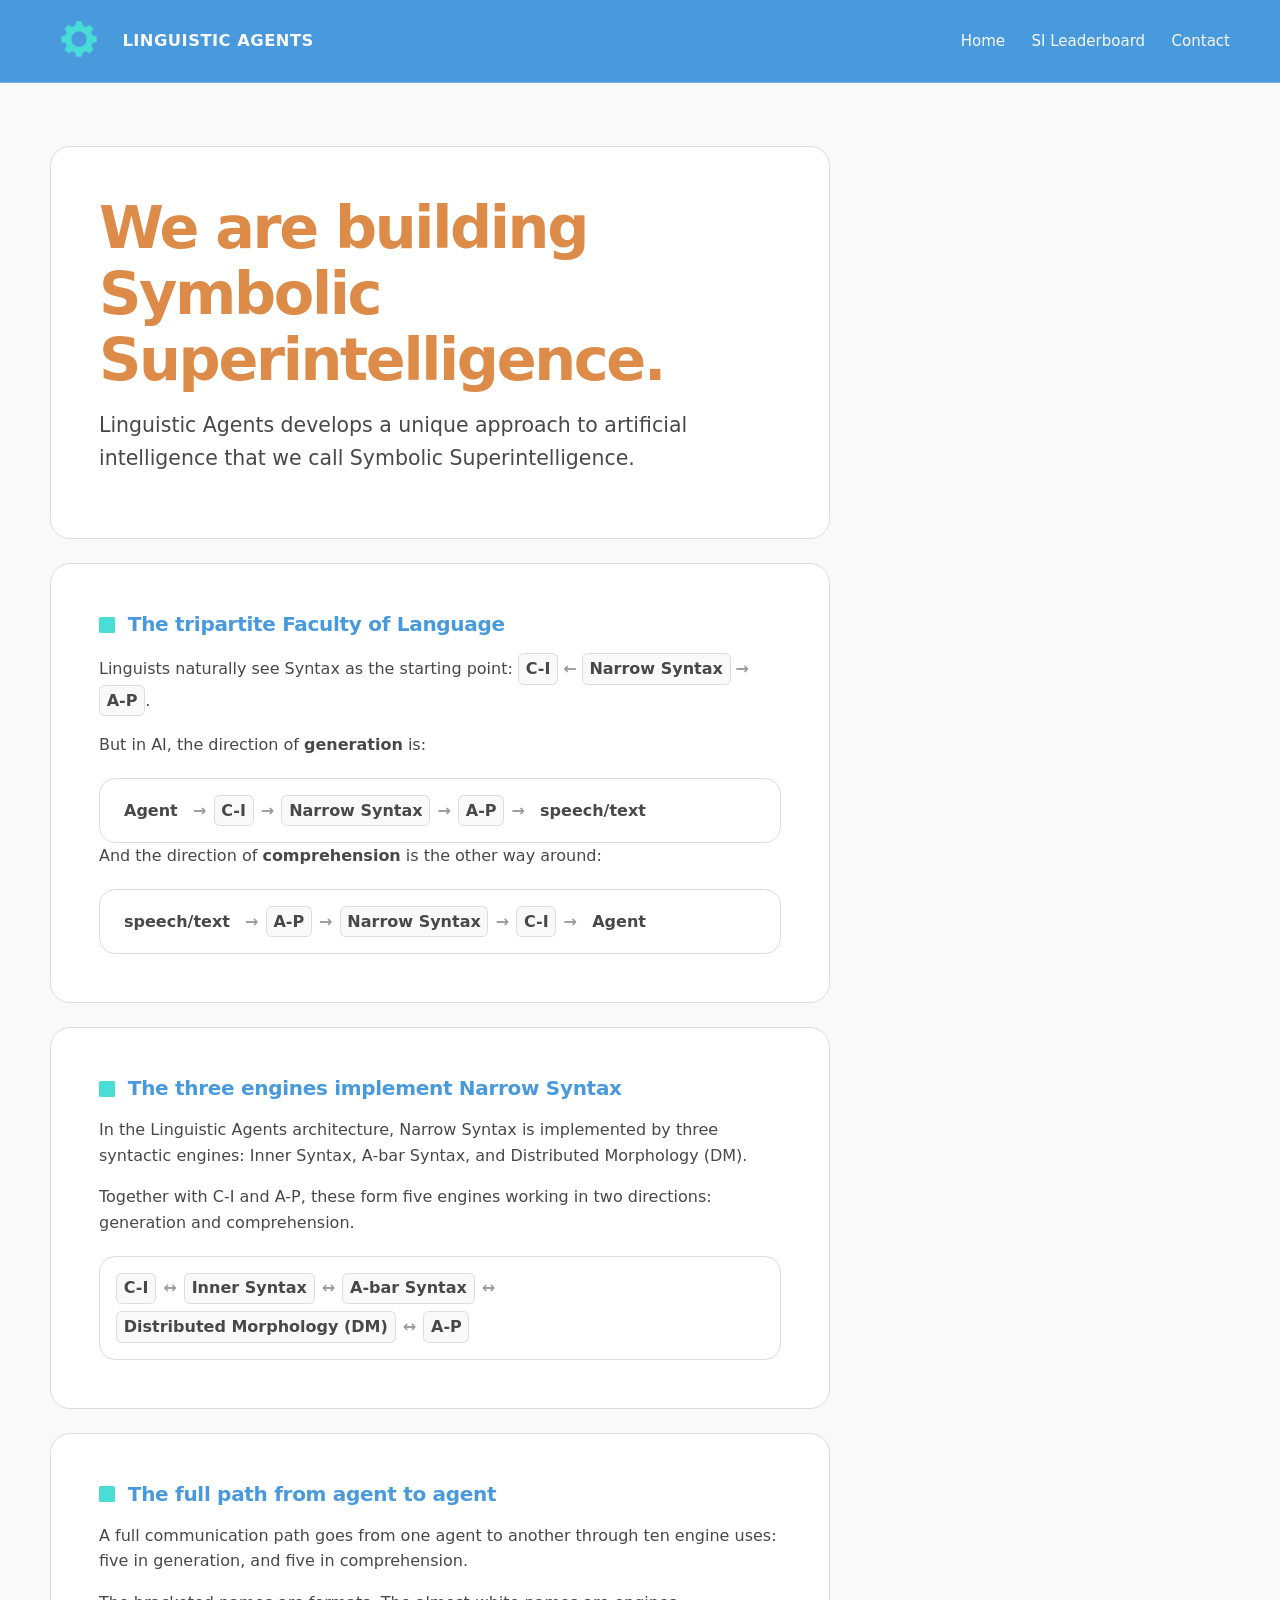
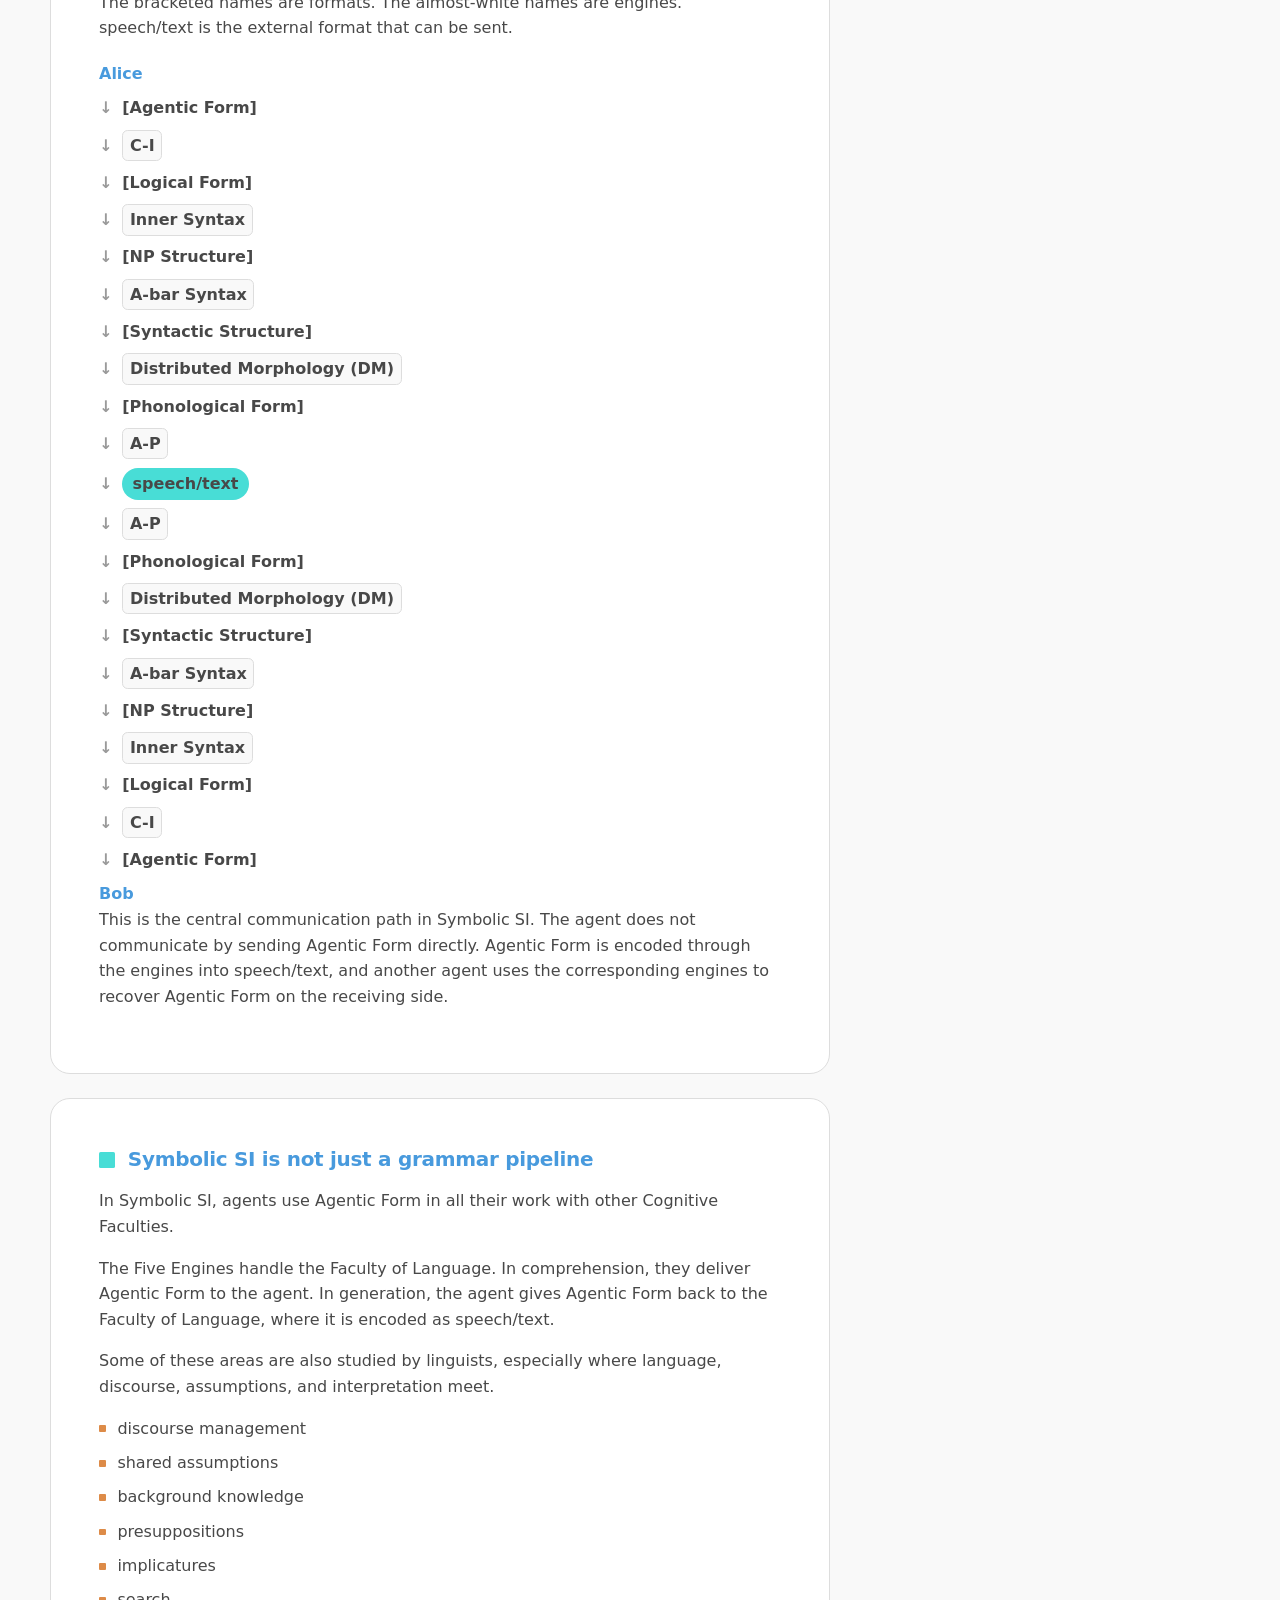
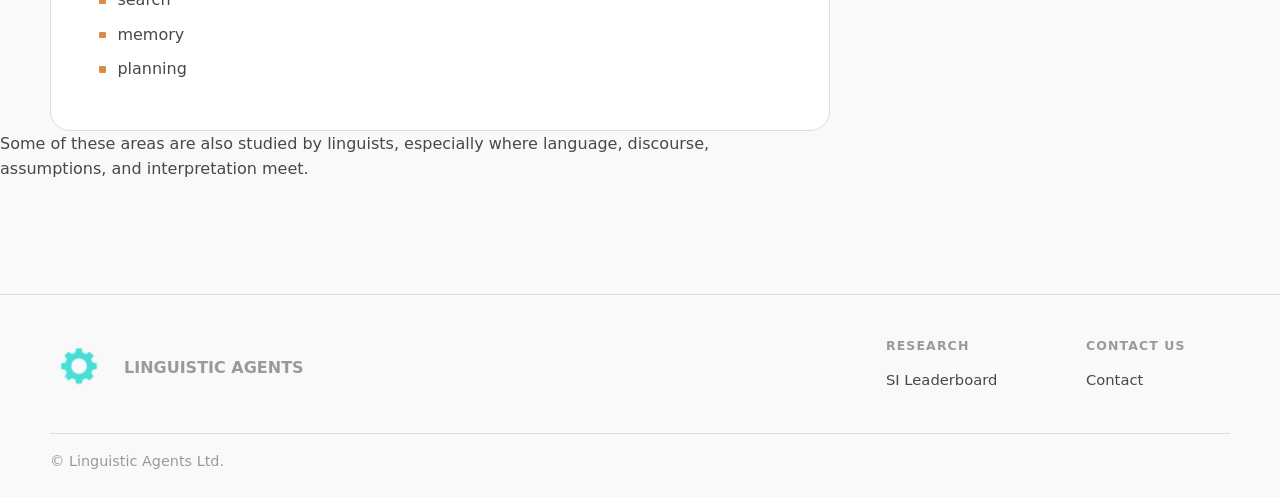
==== index.html @ 5c34bbd5 "Update homepage for Symbolic SI architecture" ====
﻿<!doctype html>
<html lang="en">
<head>
  <meta charset="utf-8">
  <meta name="viewport" content="width=device-width, initial-scale=1">
  <title>Linguistic Agents</title>
  <meta
    name="description"
    content="Linguistic Agents advances a unique approach to AI called Symbolic Superintelligence."
  >
  <link rel="stylesheet" href="styles.css">
  <link rel="stylesheet" href="home.css">
</head>

<body>
  <header class="site-header">
    <div class="wrap header-inner">
      <a class="brand" href="index.html">
        <img
          class="brand-logo"
          src="images/LA_logo_soft_cyan_512.PNG"
          alt="Linguistic Agents logo"
        >

        <div class="brand-name">LINGUISTIC AGENTS</div>
      </a>

      <nav class="top-nav" aria-label="Main navigation">
        <a href="index.html">Home</a>
        <a href="/leaderboard/">SI Leaderboard</a>
        <a href="contact.html">Contact</a>
      </nav>
    </div>
  </header>

  <main>
    <section id="Section1" class="intro-section">
      <div class="wrap main-surface">
      <h1 class="intro-title">
        We are building Symbolic Superintelligence.
      </h1>
      
        <p class="lead">
          Linguistic Agents develops a unique approach to artificial intelligence
          that we call Symbolic Superintelligence.
        </p>
      </div>
    </section>

    <section id="Section2" class="content-section">
      <div class="wrap main-surface">
        <h3 class="section-heading">
          The tripartite Faculty of Language
        </h3>

        <p>
          Linguists naturally see Syntax as the starting point:
          <span class="ling-term">C-I</span>
          <span class="architecture-arrow">←</span>
          <span class="ling-term">Narrow Syntax</span>
          <span class="architecture-arrow">→</span>
          <span class="ling-term">A-P</span>.
        </p>

        <p>
          But in AI, the direction of <strong>generation</strong> is:
        </p>

        <div class="architecture-line" aria-label="Generation direction">
          <span class="architecture-format">Agent</span>
          <span class="architecture-arrow">→</span>
          <span class="ling-term">C-I</span>
          <span class="architecture-arrow">→</span>
          <span class="ling-term">Narrow Syntax</span>
          <span class="architecture-arrow">→</span>
          <span class="ling-term">A-P</span>
          <span class="architecture-arrow">→</span>
          <span class="architecture-format">speech/text</span>
        </div>

        <p>
          And the direction of <strong>comprehension</strong> is the other way around:
        </p>

        <div class="architecture-line" aria-label="Comprehension direction">
          <span class="architecture-format">speech/text</span>
          <span class="architecture-arrow">→</span>
          <span class="ling-term">A-P</span>
          <span class="architecture-arrow">→</span>
          <span class="ling-term">Narrow Syntax</span>
          <span class="architecture-arrow">→</span>
          <span class="ling-term">C-I</span>
          <span class="architecture-arrow">→</span>
          <span class="architecture-format">Agent</span>
        </div>
      </div>
    </section>


    <section id="Section3" class="content-section">
      <div class="wrap main-surface">
        <h3 class="section-heading">
          The three engines implement Narrow Syntax
        </h3>

        <p>
          In the Linguistic Agents architecture, Narrow Syntax is implemented by three
          syntactic engines: Inner Syntax, A-bar Syntax, and Distributed Morphology
          (DM).
        </p>

        <p>
          Together with C-I and A-P, these form five engines working in two directions:
          generation and comprehension.
        </p>

        <div class="architecture-line" aria-label="Five engines">
          <span class="ling-term">C-I</span>
          <span class="architecture-arrow">↔</span>
          <span class="ling-term">Inner Syntax</span>
          <span class="architecture-arrow">↔</span>
          <span class="ling-term">A-bar Syntax</span>
          <span class="architecture-arrow">↔</span>
          <span class="ling-term">Distributed Morphology (DM)</span>
          <span class="architecture-arrow">↔</span>
          <span class="ling-term">A-P</span>
        </div>
      </div>
    </section>


    <section id="Section4"  class="content-section">
      <div class="wrap main-surface">
        <h3 class="section-heading">
          The full path from agent to agent
        </h3>

        <p>
          A full communication path goes from one agent to another through ten engine
          uses: five in generation, and five in comprehension.
        </p>

        <p>
          The bracketed names are formats. The almost-white names are engines.
          speech/text is the external format that can be sent.
        </p>

        <div class="pipeline-stack" aria-label="Full agent to agent pipeline">
          <div class="pipeline-person">Alice</div>

          <div class="pipeline-format">[Agentic Form]</div>

          <div class="pipeline-engine">
            <span class="ling-term">C-I</span>
          </div>

          <div class="pipeline-format">[Logical Form]</div>

          <div class="pipeline-engine">
            <span class="ling-term">Inner Syntax</span>
          </div>

          <div class="pipeline-format">[NP Structure]</div>

          <div class="pipeline-engine">
            <span class="ling-term">A-bar Syntax</span>
          </div>

          <div class="pipeline-format">[Syntactic Structure]</div>

          <div class="pipeline-engine">
            <span class="ling-term">Distributed Morphology (DM)</span>
          </div>

          <div class="pipeline-format">[Phonological Form]</div>

          <div class="pipeline-engine">
            <span class="ling-term">A-P</span>
          </div>

          <div class="pipeline-speech">
            <span>speech/text</span>
          </div>

          <div class="pipeline-engine">
            <span class="ling-term">A-P</span>
          </div>

          <div class="pipeline-format">[Phonological Form]</div>

          <div class="pipeline-engine">
            <span class="ling-term">Distributed Morphology (DM)</span>
          </div>

          <div class="pipeline-format">[Syntactic Structure]</div>

          <div class="pipeline-engine">
            <span class="ling-term">A-bar Syntax</span>
          </div>

          <div class="pipeline-format">[NP Structure]</div>

          <div class="pipeline-engine">
            <span class="ling-term">Inner Syntax</span>
          </div>

          <div class="pipeline-format">[Logical Form]</div>

          <div class="pipeline-engine">
            <span class="ling-term">C-I</span>
          </div>

          <div class="pipeline-format">[Agentic Form]</div>

          <div class="pipeline-person">Bob</div>
        </div>

        <p>
          This is the central communication path in Symbolic SI. The agent does not
          communicate by sending Agentic Form directly. Agentic Form is encoded
          through the engines into speech/text, and another agent uses the
          corresponding engines to recover Agentic Form on the receiving side.
        </p>
      </div>
    </section>

    <section id="Section5" class="content-section">
      <div class="wrap main-surface">
        <h3 class="section-heading">
          Symbolic SI is not just a grammar pipeline
        </h3>

        <p>
          In Symbolic SI, agents use Agentic Form in all their work with other
          Cognitive Faculties.
        </p>

        <p>
          The Five Engines handle the Faculty of Language. In comprehension, they
          deliver Agentic Form to the agent. In generation, the agent gives Agentic
          Form back to the Faculty of Language, where it is encoded as speech/text.
        </p>

        <p>
          Some of these areas are also studied by linguists, especially where language,
          discourse, assumptions, and interpretation meet.
        </p>

        <ul class="other-half-list">
          <li>discourse management</li>
          <li>shared assumptions</li>
          <li>background knowledge</li>
          <li>presuppositions</li>
          <li>implicatures</li>
          <li>search</li>
          <li>memory</li>
          <li>planning</li>
        </ul>
      </div>

      <p>
        Some of these areas are also studied by linguists, especially where language,
        discourse, assumptions, and interpretation meet.
      </p>
    </section>  
  </main>

  <footer class="site-footer">
    <div class="wrap footer-inner">
      <div class="footer-brand">
        <img
          class="footer-logo"
          src="images/LA_logo_soft_cyan_512.PNG"
          alt="Linguistic Agents logo"
        >
        <span>LINGUISTIC AGENTS</span>
      </div>

      <div class="footer-columns">
        <div class="footer-column">
          <h3>Research</h3>
          <a href="/leaderboard/">SI Leaderboard</a>
        </div>

        <div class="footer-column">
          <h3>Contact us</h3>
          <a href="contact.html">Contact</a>
        </div>
      </div>
    </div>

    <div class="wrap copyright">
      © Linguistic Agents Ltd.
    </div>
  </footer>
</body>
</html>
---- styles.css ----
:root {
  /* Primary gray system */
  --la-almost-white: #f9f9f9;
  --la-gray-light: #dddddd;
  --la-gray-mid: #9a9a9a;
  --la-gray-dark: #484848;
  
/* Official Soft Blue Palette */
--la-blue: #489add;
--la-soft-orange: #dd8b48;
--la-raspberry: #dd489a;
--la-dynamic-green: #9add48;
--la-cyan-lime-green: #48dd8b;
--la-soft-cyan: #48ddd6;
--la-deep-blue: #484fdd;
--la-soft-yellow: #ddd648;
--la-soft-red: #dd484f;
--la-soft-violet: #8c48dd;
--la-violet: #8b48dd;

  /* Additional dark palette color, not default body text */
  --la-ink: #0f1419;

  /* Neutral */
  --la-white: #ffffff;

  /* Layout */
  --la-page-max: 1180px;
}

/* Base */

*,
*::before,
*::after {
  box-sizing: border-box;
}

html {
  min-height: 100%;
}

body {
  margin: 0;
  min-height: 100%;
  padding-top: 82px;
  background: var(--la-almost-white);
  color: var(--la-gray-dark);
  font-family: Inter, ui-sans-serif, system-ui, -apple-system, BlinkMacSystemFont,
    "Segoe UI", Roboto, Arial, sans-serif;
  font-size: 16px;
  line-height: 1.6;
}

a {
  color: var(--la-blue);
  text-decoration: none;
}

a:hover {
  text-decoration: underline;
}

.wrap {
  width: min(100% - 2rem, var(--la-page-max));
  margin-inline: auto;
}

/* Header */

.site-header {
  position: fixed;
  top: 0;
  left: 0;
  width: 100%;
  z-index: 10;
  background: var(--la-blue);
  border-bottom: 1px solid rgba(255, 255, 255, 0.22);
}

.header-inner {
  min-height: 82px;
  display: flex;
  align-items: center;
  justify-content: space-between;
  gap: 2rem;
}

.brand {
  display: flex;
  align-items: center;
  gap: 0.9rem;
  color: var(--la-almost-white);
  font-weight: 700;
  text-decoration: none;
}

.brand:hover {
  color: var(--la-almost-white);
  text-decoration: none;
}

.brand-logo {
  width: 58px;
  height: 58px;
  object-fit: contain;
  flex: 0 0 auto;
}

.brand-name {
  color: var(--la-almost-white);
  font-size: 1.02rem;
  font-weight: 700;
  letter-spacing: 0.03em;
  line-height: 1;
}

.top-nav {
  display: flex;
  align-items: center;
  gap: 1.65rem;
}

.top-nav a {
  color: var(--la-almost-white);
  font-size: 0.94rem;
  font-weight: 500;
  text-decoration: none;
}

.top-nav a:hover {
  color: var(--la-soft-cyan);
  text-decoration: none;
}

/* Main surfaces */

main {
  padding-bottom: 3rem;
}

.intro-section {
  padding-top: clamp(2rem, 5vw, 4rem);
}

.content-section {
  padding-top: 1.5rem;
}

.main-surface,
.card {
  background: var(--la-white);
  border: 1px solid var(--la-gray-light);
  border-radius: 1.25rem;
}

.main-surface {
  padding: clamp(1.6rem, 4vw, 3rem);
}

.card {
  padding: clamp(1.4rem, 3vw, 2rem);
}

.two-column {
  display: grid;
  grid-template-columns: 1fr 1fr;
  gap: 1.25rem;
}

/* Typography */

h1,
h2,
h3 {
  margin: 0 0 1rem;
  line-height: 1.15;
  letter-spacing: -0.035em;
}

h1 {
  max-width: 14ch;
  color: var(--la-blue);
  font-size: clamp(2.4rem, 6vw, 4.6rem);
}

h2 {
  color: var(--la-blue);
  font-size: clamp(1.6rem, 3vw, 2.4rem);
}

h3 {
  color: var(--la-gray-mid);
  font-size: 0.8rem;
  letter-spacing: 0.09em;
  text-transform: uppercase;
}

p {
  max-width: 780px;
  margin: 0 0 1rem;
}

.lead {
  color: var(--la-gray-dark);
  font-size: clamp(1.08rem, 2vw, 1.28rem);
}

.text-link {
  font-weight: 700;
}

/* Section headings */

.section-heading {
  display: flex;
  align-items: center;
  gap: 0.8rem;
  margin: 0 0 1rem;

  color: var(--la-blue);
  font-size: clamp(1.05rem, 2vw, 1.25rem);
  font-weight: 700;
  line-height: 1.25;
  letter-spacing: -0.015em;
  text-transform: none;
}

.section-heading::before {
  content: "";
  width: 1rem;
  height: 1rem;
  flex: 0 0 auto;
  background: var(--la-soft-cyan);
  border-radius: 0.1rem;
}

/* Buttons */

.actions {
  display: flex;
  flex-wrap: wrap;
  gap: 0.75rem;
  margin-top: 1.5rem;
}

.button {
  display: inline-flex;
  align-items: center;
  justify-content: center;
  min-height: 2.75rem;
  padding: 0 1.25rem;
  border: 1px solid var(--la-blue);
  border-radius: 999px;
  font-weight: 700;
}

.button:hover {
  text-decoration: none;
}

.button.primary {
  background: var(--la-blue);
  color: var(--la-white);
}

.button.secondary {
  background: var(--la-white);
  color: var(--la-blue);
}

/* Footer */

.site-footer {
  margin-top: 3rem;
  padding-block: 2.75rem 1.5rem;
  background: var(--la-almost-white);
  border-top: 1px solid var(--la-gray-light);
}

.footer-inner {
  display: grid;
  grid-template-columns: minmax(0, 1fr) auto;
  gap: 4rem;
  align-items: start;
}

.footer-brand {
  display: flex;
  align-items: center;
  gap: 1rem;
  color: var(--la-gray-mid);
  font-weight: 700;
}

.footer-logo {
  width: 58px;
  height: 58px;
  object-fit: contain;
  flex: 0 0 auto;
}

.footer-columns {
  display: grid;
  grid-template-columns: repeat(2, minmax(9rem, 1fr));
  gap: 3.5rem;
}

.footer-column {
  display: grid;
  align-content: start;
  gap: 0.45rem;
}

.footer-column h3 {
  margin: 0 0 0.45rem;
  color: var(--la-gray-mid);
  font-size: 0.78rem;
  font-weight: 700;
  letter-spacing: 0.09em;
  text-transform: uppercase;
}

.footer-column a {
  color: var(--la-gray-dark);
  font-size: 0.92rem;
  font-weight: 500;
  text-decoration: none;
}

.footer-column a:hover {
  color: var(--la-blue);
  text-decoration: underline;
}

.copyright {
  margin-top: 2.25rem;
  padding-top: 1rem;
  border-top: 1px solid var(--la-gray-light);
  color: var(--la-gray-mid);
  font-size: 0.9rem;
}

/* Mobile */

@media (max-width: 760px) {
  body {
    padding-top: 112px;
  }

  .header-inner {
    min-height: 112px;
    align-items: flex-start;
    flex-direction: column;
    justify-content: center;
    gap: 0.75rem;
  }

  .top-nav {
    flex-wrap: wrap;
    gap: 1rem;
  }

  .two-column,
  .footer-columns {
    grid-template-columns: 1fr;
  }

  .footer-inner {
    grid-template-columns: 1fr;
    gap: 2rem;
  }
}

.lead strong {
  color: var(--la-gray-dark);
  font-weight: 800;
}
---- home.css ----
/* card width */

/* Homepage: left content column */

.intro-section .wrap.main-surface,
.content-section .wrap.main-surface {
  width: min(100% - 2rem, 780px);
  margin-left: max(1rem, calc((100% - var(--la-page-max)) / 2));
  margin-right: auto;
}

/* opening statement */

.intro-title {
  max-width: 18ch;
  margin: 0 0 1rem;
  color: var(--la-soft-orange);
  font-size: clamp(2rem, 4.6vw, 3.8rem);
  font-weight: 700;
  line-height: 1.12;
  letter-spacing: -0.04em;
}

/* technical term badges */

.ling-term {
  display: inline-flex;
  align-items: center;
  padding: 0.12rem 0.42rem;
  background: var(--la-almost-white);
  border: 1px solid var(--la-gray-light);
  border-radius: 0.35rem;
  color: var(--la-gray-dark);
  font-weight: 700;
  white-space: nowrap;
}

/* compact architecture line */

.architecture-line {
  display: flex;
  align-items: center;
  flex-wrap: wrap;
  gap: 0.45rem;
  margin-top: 1.25rem;
  padding: 1rem;
  background: var(--la-white);
  border: 1px solid var(--la-gray-light);
  border-radius: 1rem;
}

.architecture-format {
  display: inline-flex;
  align-items: center;
  padding: 0.12rem 0.5rem;
  color: var(--la-gray-dark);
  font-weight: 600;
  white-space: nowrap;
}

.architecture-arrow {
  color: var(--la-gray-mid);
  font-weight: 700;
}

/* expanded Alice-to-Bob pipeline */

.pipeline-stack {
  display: grid;
  gap: 0.55rem;
  max-width: 620px;
  margin-top: 1.25rem;
}

.pipeline-person {
  color: var(--la-blue);
  font-weight: 700;
}

.pipeline-format {
  display: flex;
  align-items: center;
  gap: 0.45rem;
  color: var(--la-gray-dark);
  font-weight: 600;
}

.pipeline-engine {
  display: flex;
  align-items: center;
  gap: 0.45rem;
}

.pipeline-format::before,
.pipeline-engine::before,
.pipeline-speech::before {
  content: "↓";
  color: var(--la-gray-mid);
  font-weight: 700;
  width: 1rem;
  flex: 0 0 auto;
}

.pipeline-speech {
  display: flex;
  align-items: center;
  gap: 0.45rem;
}

.pipeline-speech span {
  display: inline-flex;
  align-items: center;
  justify-content: center;
  padding: 0.18rem 0.65rem;
  border-radius: 999px;
  background: var(--la-soft-cyan);
  color: var(--la-gray-dark);
  font-weight: 700;
  white-space: nowrap;
}

/* Agentic Form Feature Lists */

.other-half-list {
  list-style: none;
  padding: 0;
  margin: 1rem 0 0;
  display: grid;
  gap: 0.55rem;
}

.other-half-list li {
  position: relative;
  padding-left: 1.15rem;
  max-width: 780px;
}

.other-half-list li::before {
  content: "";
  position: absolute;
  left: 0;
  top: 0.62em;
  width: 0.42rem;
  height: 0.42rem;
  background: var(--la-soft-orange);
  border-radius: 0.06rem;
}

/* small note blocks */

.home-note {
  max-width: 780px;
  margin-top: 1rem;
  color: var(--la-gray-mid);
  font-size: 0.95rem;
}

/* Mobile */

@media (max-width: 760px) {
  .ling-tooltip {
    left: 0;
    transform: none;
    max-width: min(260px, 80vw);
  }

  .pipeline-format,
  .pipeline-engine,
  .pipeline-speech {
    flex-wrap: wrap;
  }

  .architecture-line {
    align-items: flex-start;
  }
}
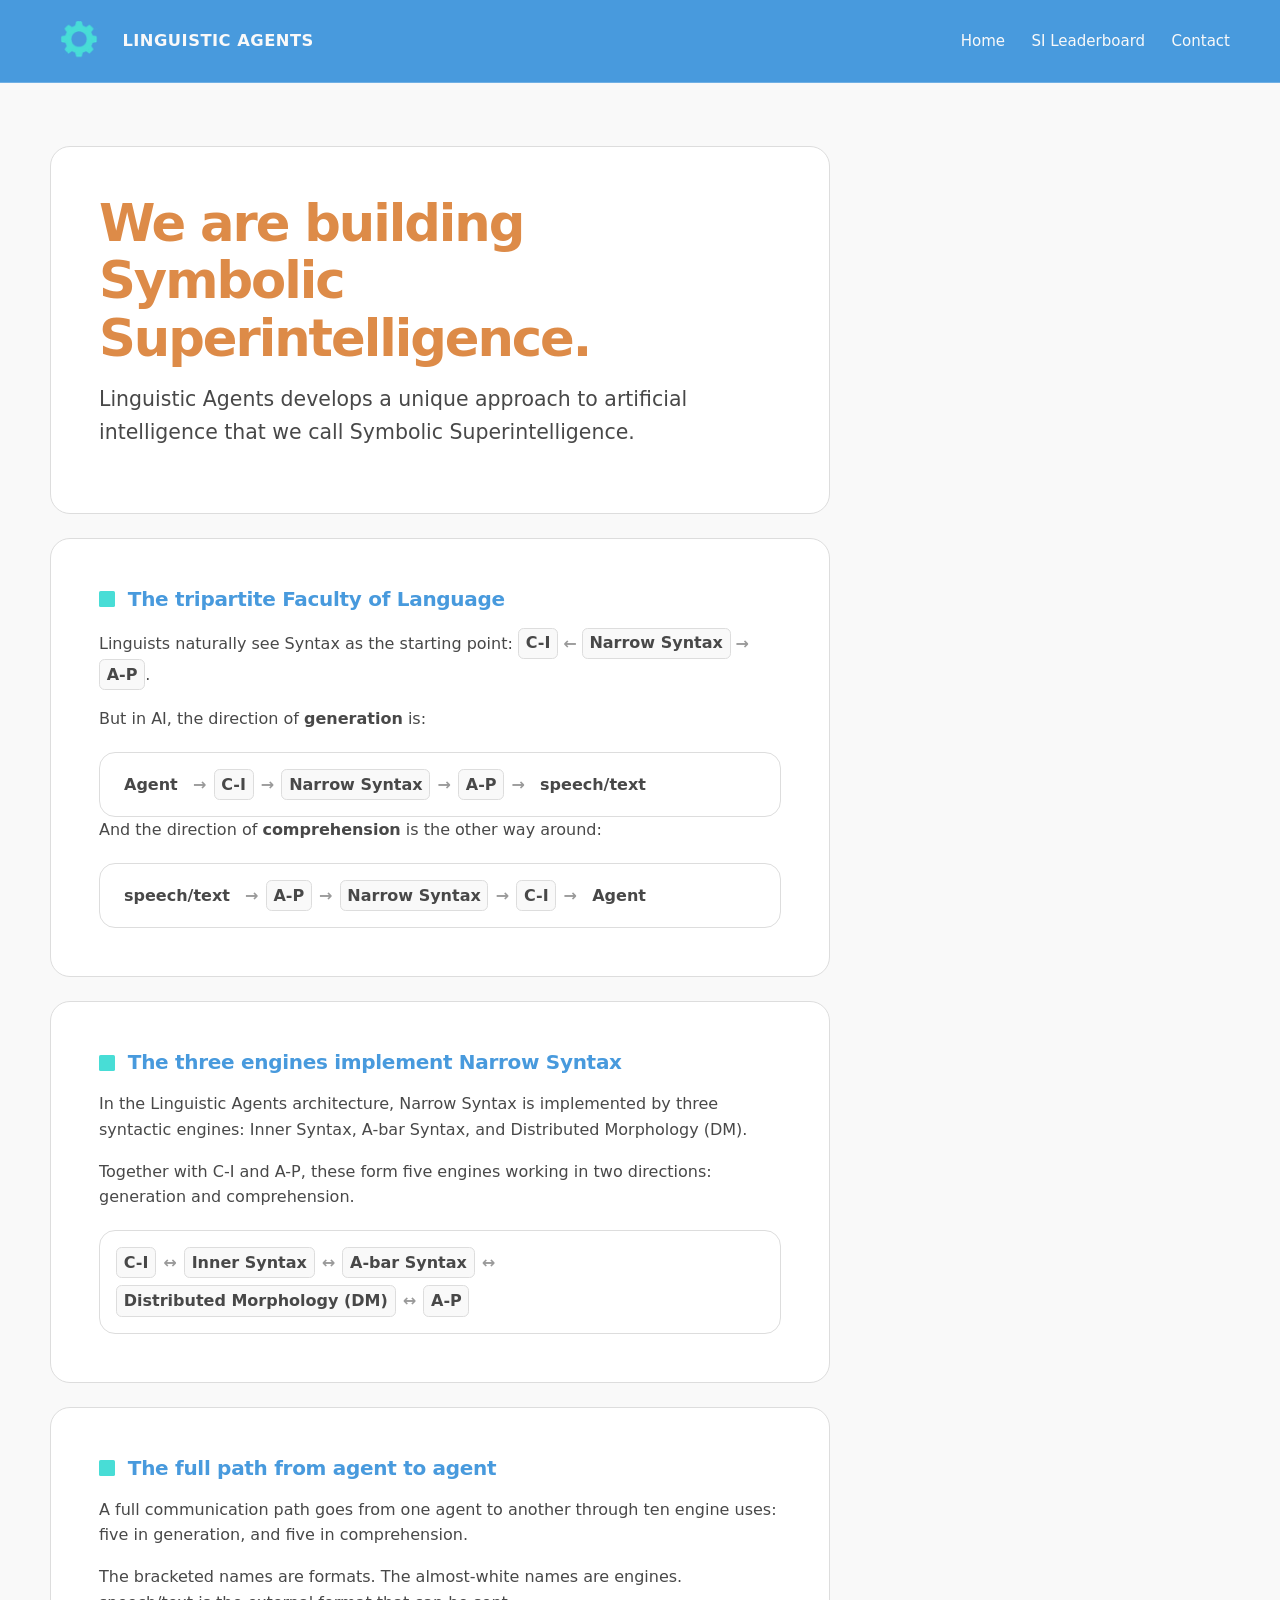
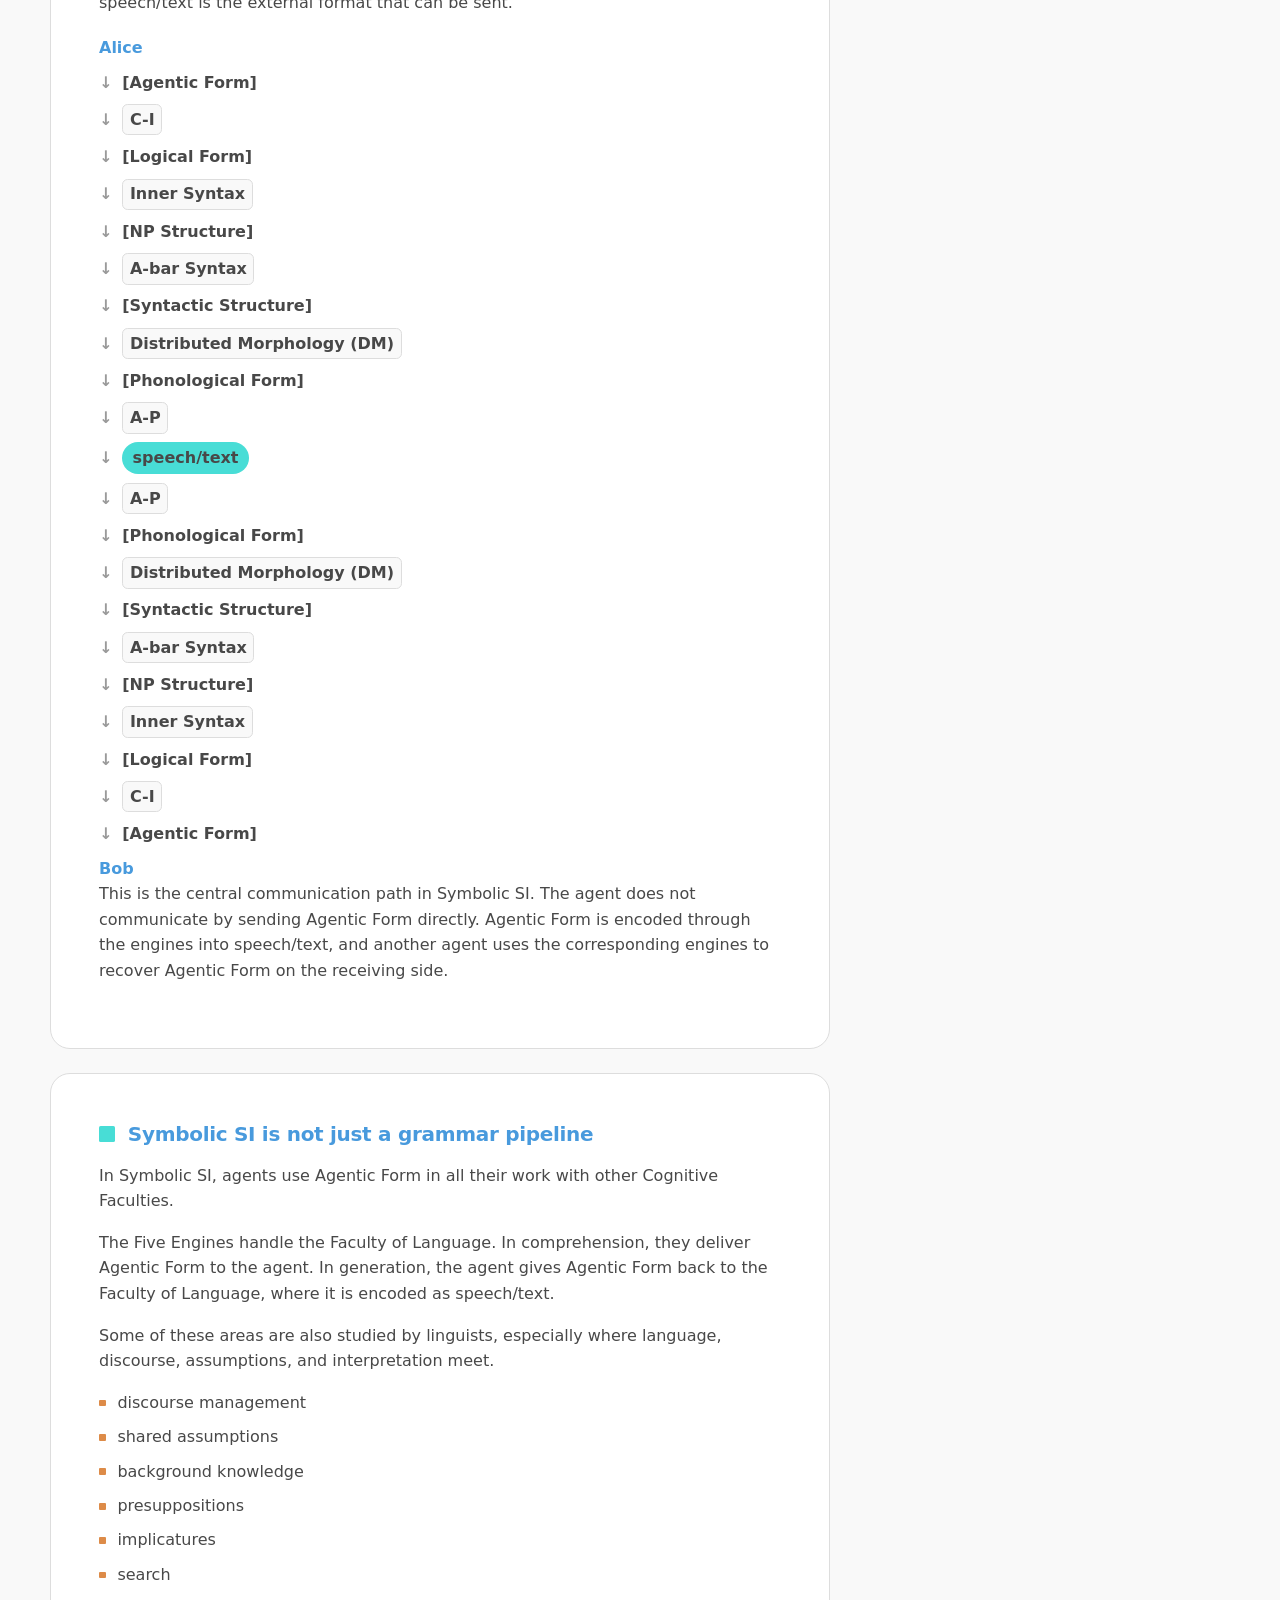
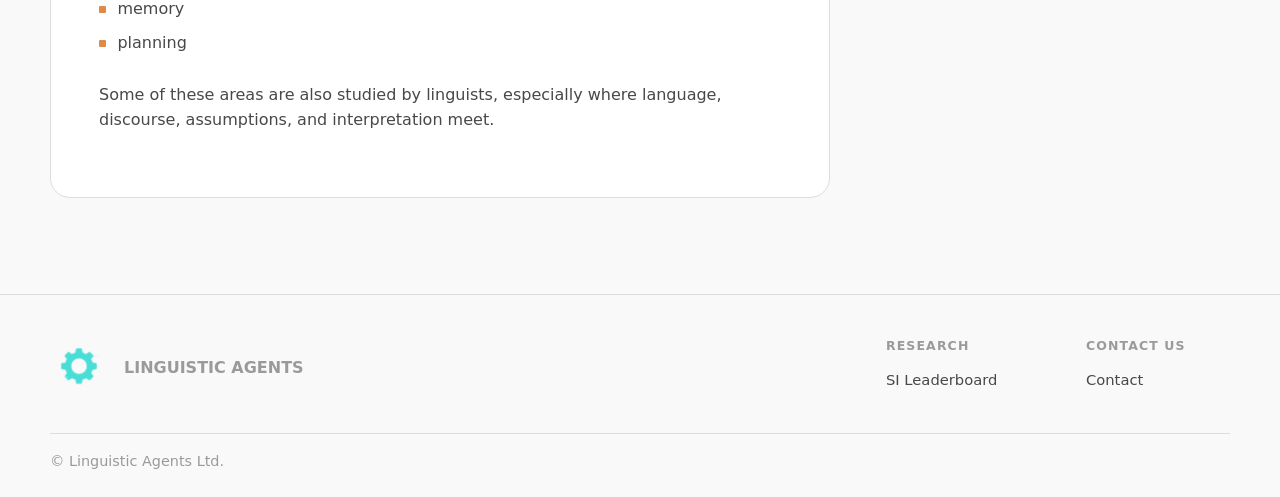
==== commit 2a7d2b50: "font size" ====
--- a/index.html
+++ b/index.html
@@ -39,7 +39,7 @@
       <h1 class="intro-title">
         We are building Symbolic Superintelligence.
       </h1>
-      
+
         <p class="lead">
           Linguistic Agents develops a unique approach to artificial intelligence
           that we call Symbolic Superintelligence.
@@ -256,12 +256,14 @@
           <li>memory</li>
           <li>planning</li>
         </ul>
-      </div>
-
-      <p>
-        Some of these areas are also studied by linguists, especially where language,
-        discourse, assumptions, and interpretation meet.
-      </p>
+
+        <br />
+        <p>
+          Some of these areas are also studied by linguists, especially where language,
+          discourse, assumptions, and interpretation meet.
+        </p>
+      </div>
+
     </section>  
   </main>
 
--- a/home.css
+++ b/home.css
@@ -15,8 +15,8 @@
   max-width: 18ch;
   margin: 0 0 1rem;
   color: var(--la-soft-orange);
-  font-size: clamp(2rem, 4.6vw, 3.8rem);
-  font-weight: 700;
+  font-size: clamp(1.8rem, 4vw, 3.25rem);  
+  font-weight: 600;
   line-height: 1.12;
   letter-spacing: -0.04em;
 }
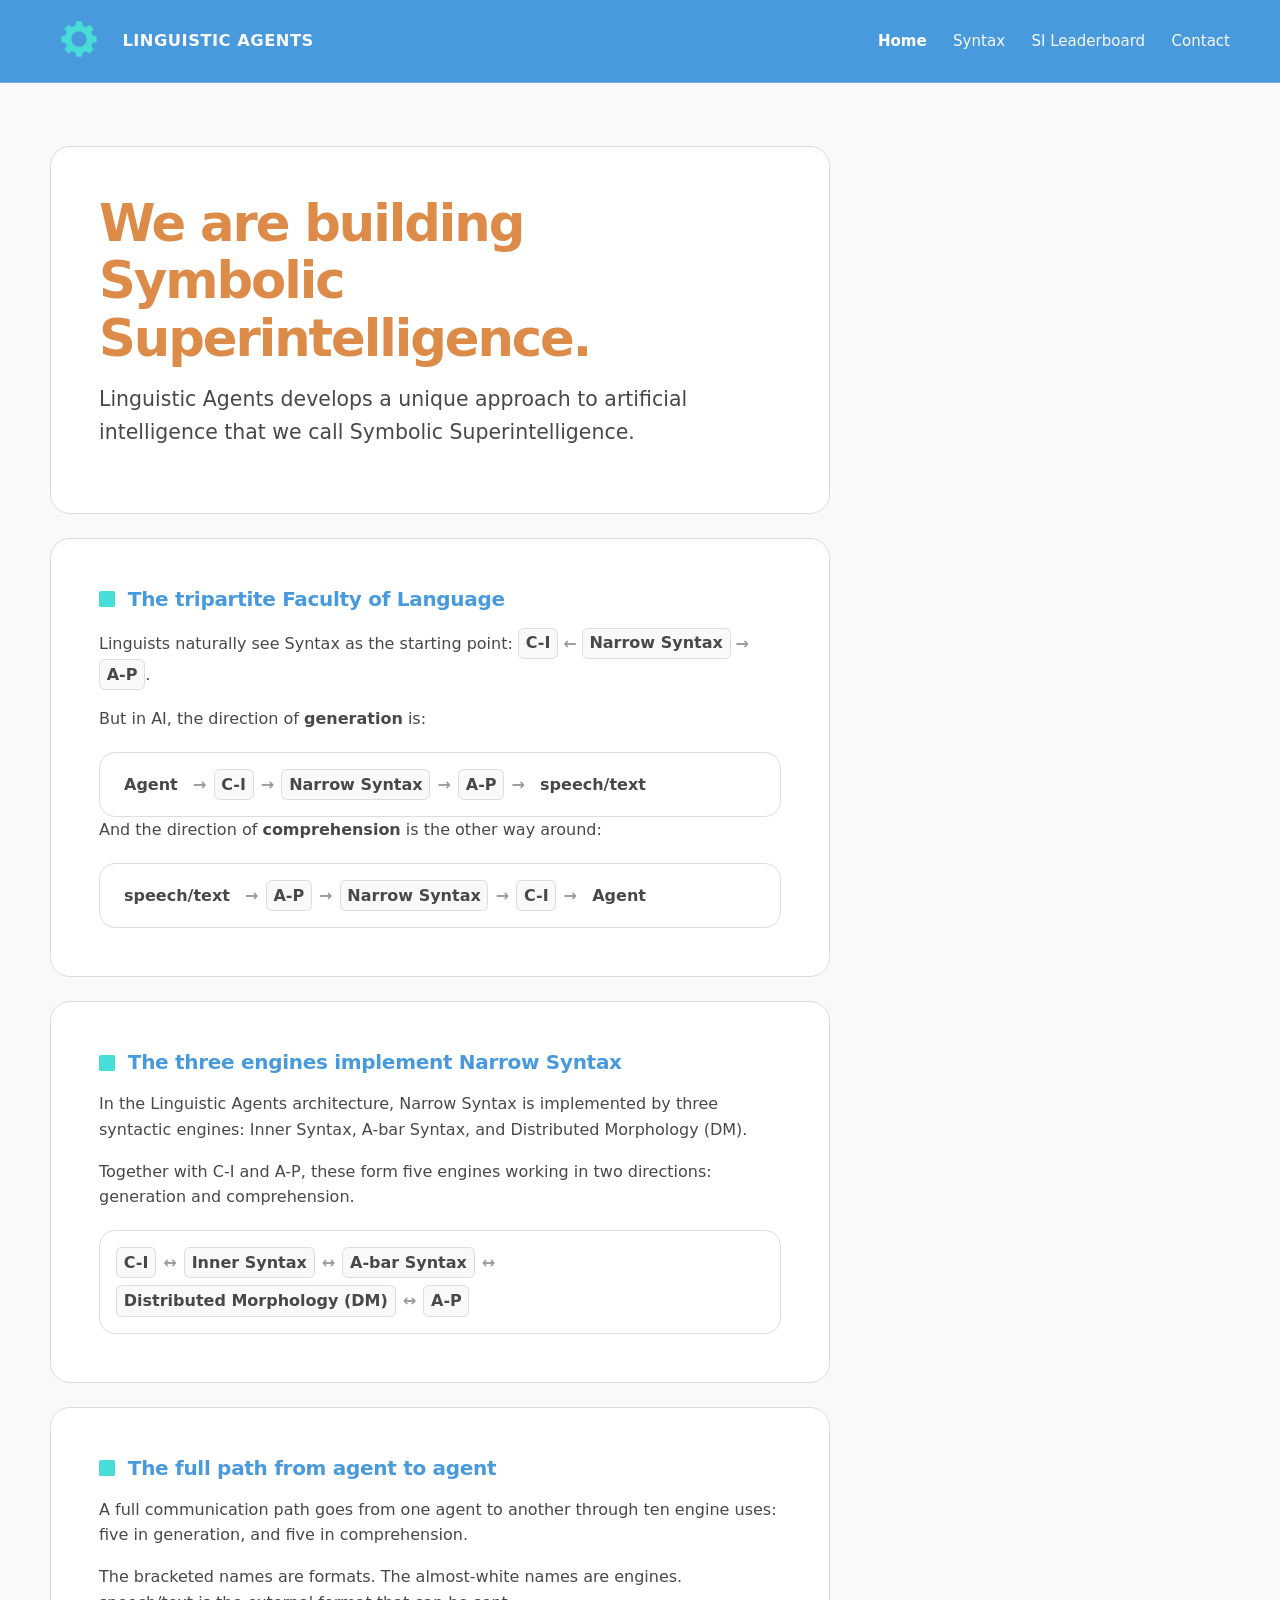
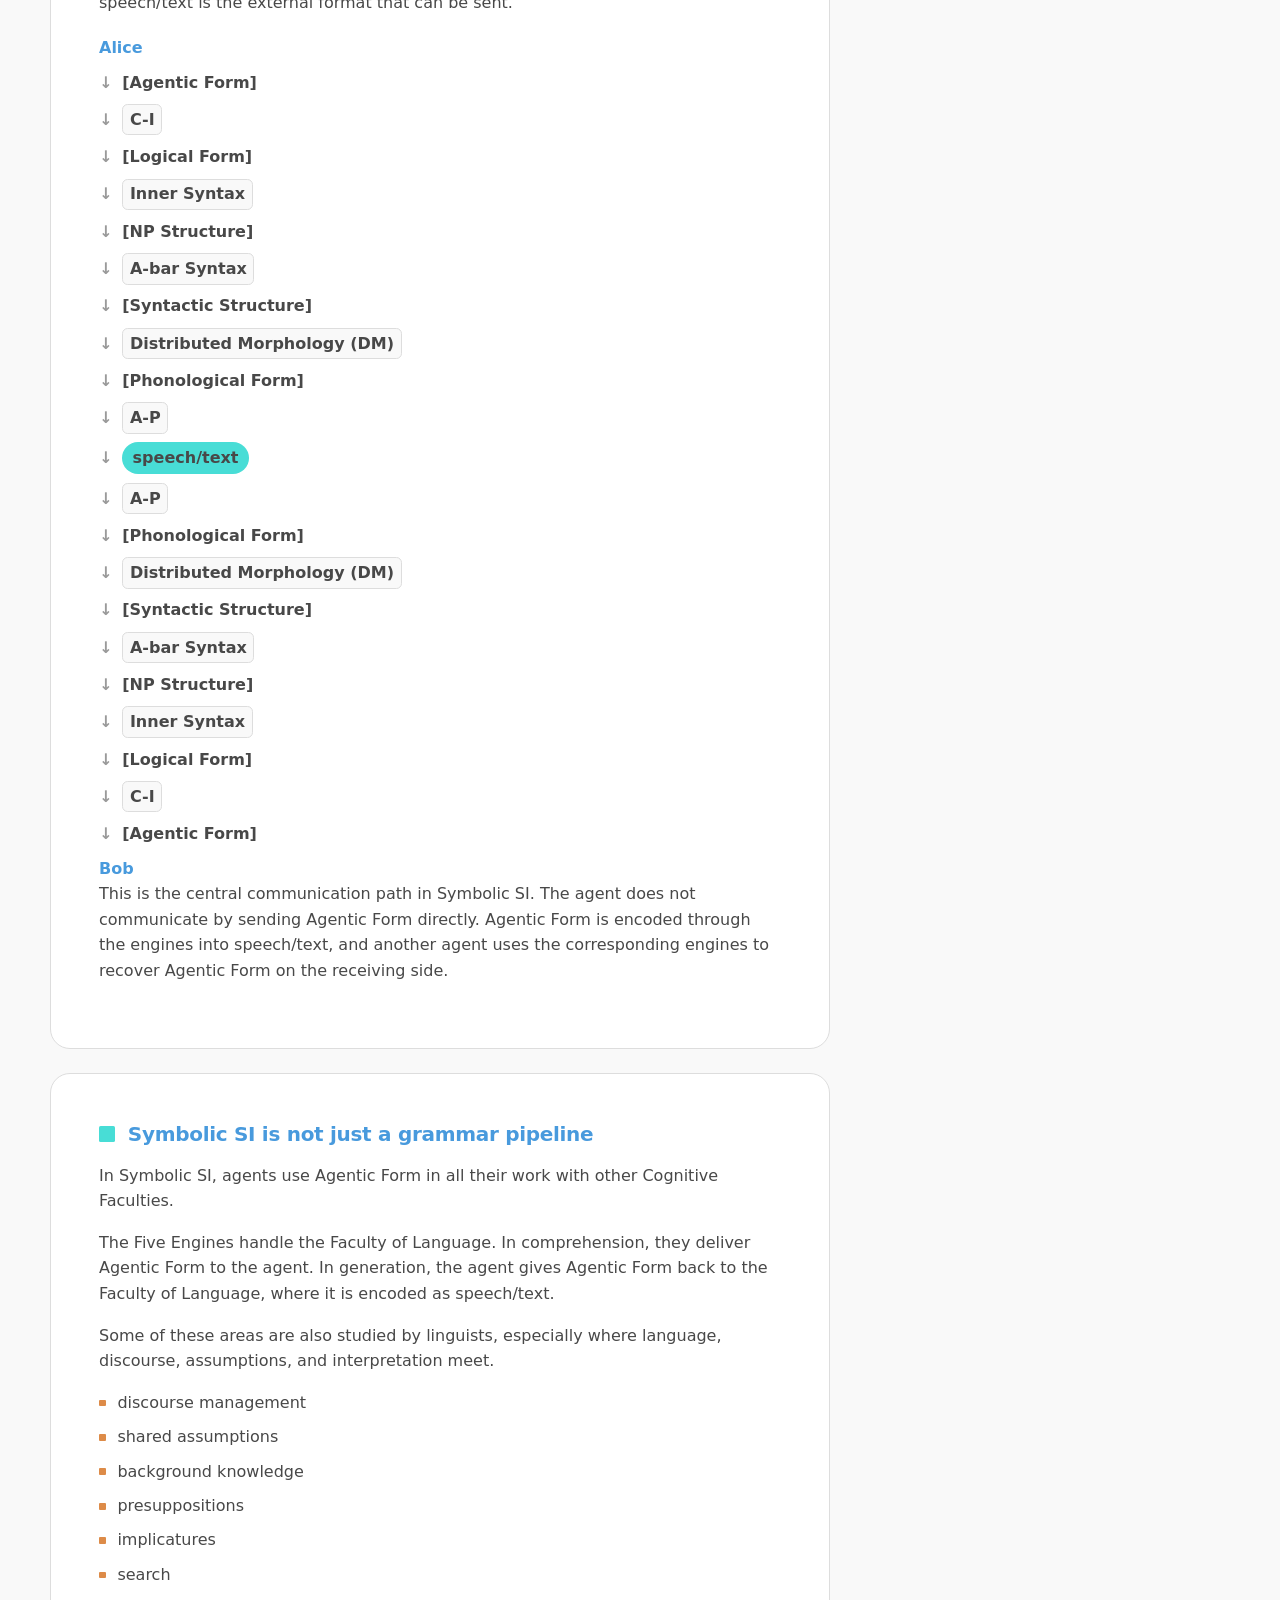
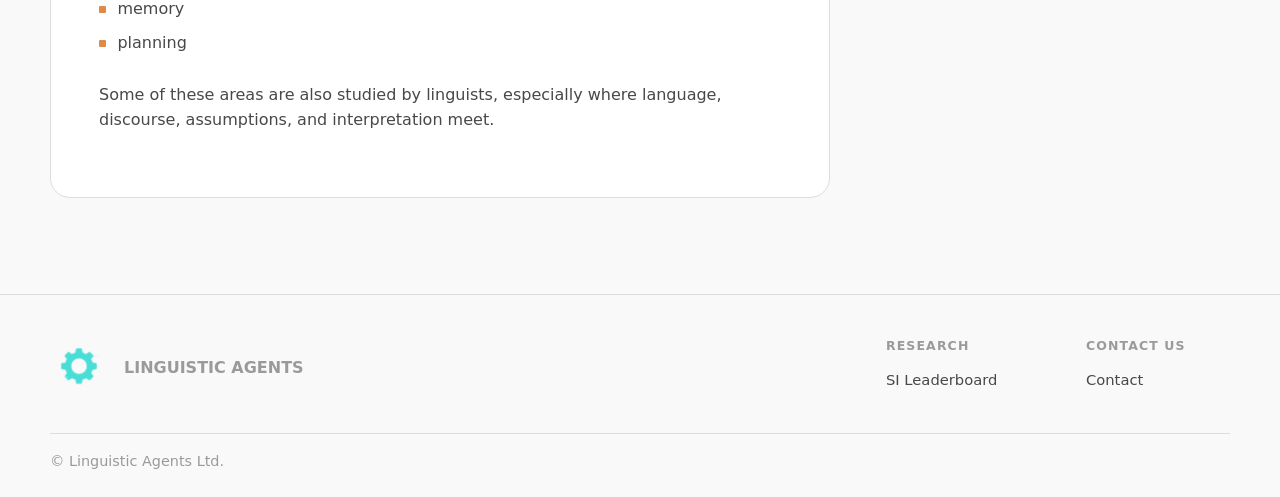
==== commit 8495f223: "Add syntax concept page" ====
--- a/index.html
+++ b/index.html
@@ -26,7 +26,8 @@
       </a>
 
       <nav class="top-nav" aria-label="Main navigation">
-        <a href="index.html">Home</a>
+        <a href="index.html" aria-current="page">Home</a>
+        <a href="syntax-all-the-way-down.html">Syntax</a>        
         <a href="/leaderboard/">SI Leaderboard</a>
         <a href="contact.html">Contact</a>
       </nav>
--- a/styles.css
+++ b/styles.css
@@ -133,6 +133,13 @@
   text-decoration: none;
 }
 
+/* Current page in top navigation */
+
+.top-nav a[aria-current="page"] {
+  color: #ffffff;
+  font-weight: 700;
+}
+
 /* Main surfaces */
 
 main {
@@ -220,7 +227,7 @@
 
   color: var(--la-blue);
   font-size: clamp(1.05rem, 2vw, 1.25rem);
-  font-weight: 700;
+  font-weight: 600;
   line-height: 1.25;
   letter-spacing: -0.015em;
   text-transform: none;
@@ -377,3 +384,5 @@
   font-weight: 800;
 }
 
+
+
--- a/home.css
+++ b/home.css
@@ -176,4 +176,15 @@
 }
 
 
+/* Syntax page */
 
+.syntax-title {
+  max-width: 24ch;
+  margin: 0 0 1rem;
+  color: var(--la-soft-orange);
+  font-size: clamp(1.65rem, 3vw, 2.45rem);
+  font-weight: 600;
+  line-height: 1.14;
+  letter-spacing: -0.035em;
+}
+
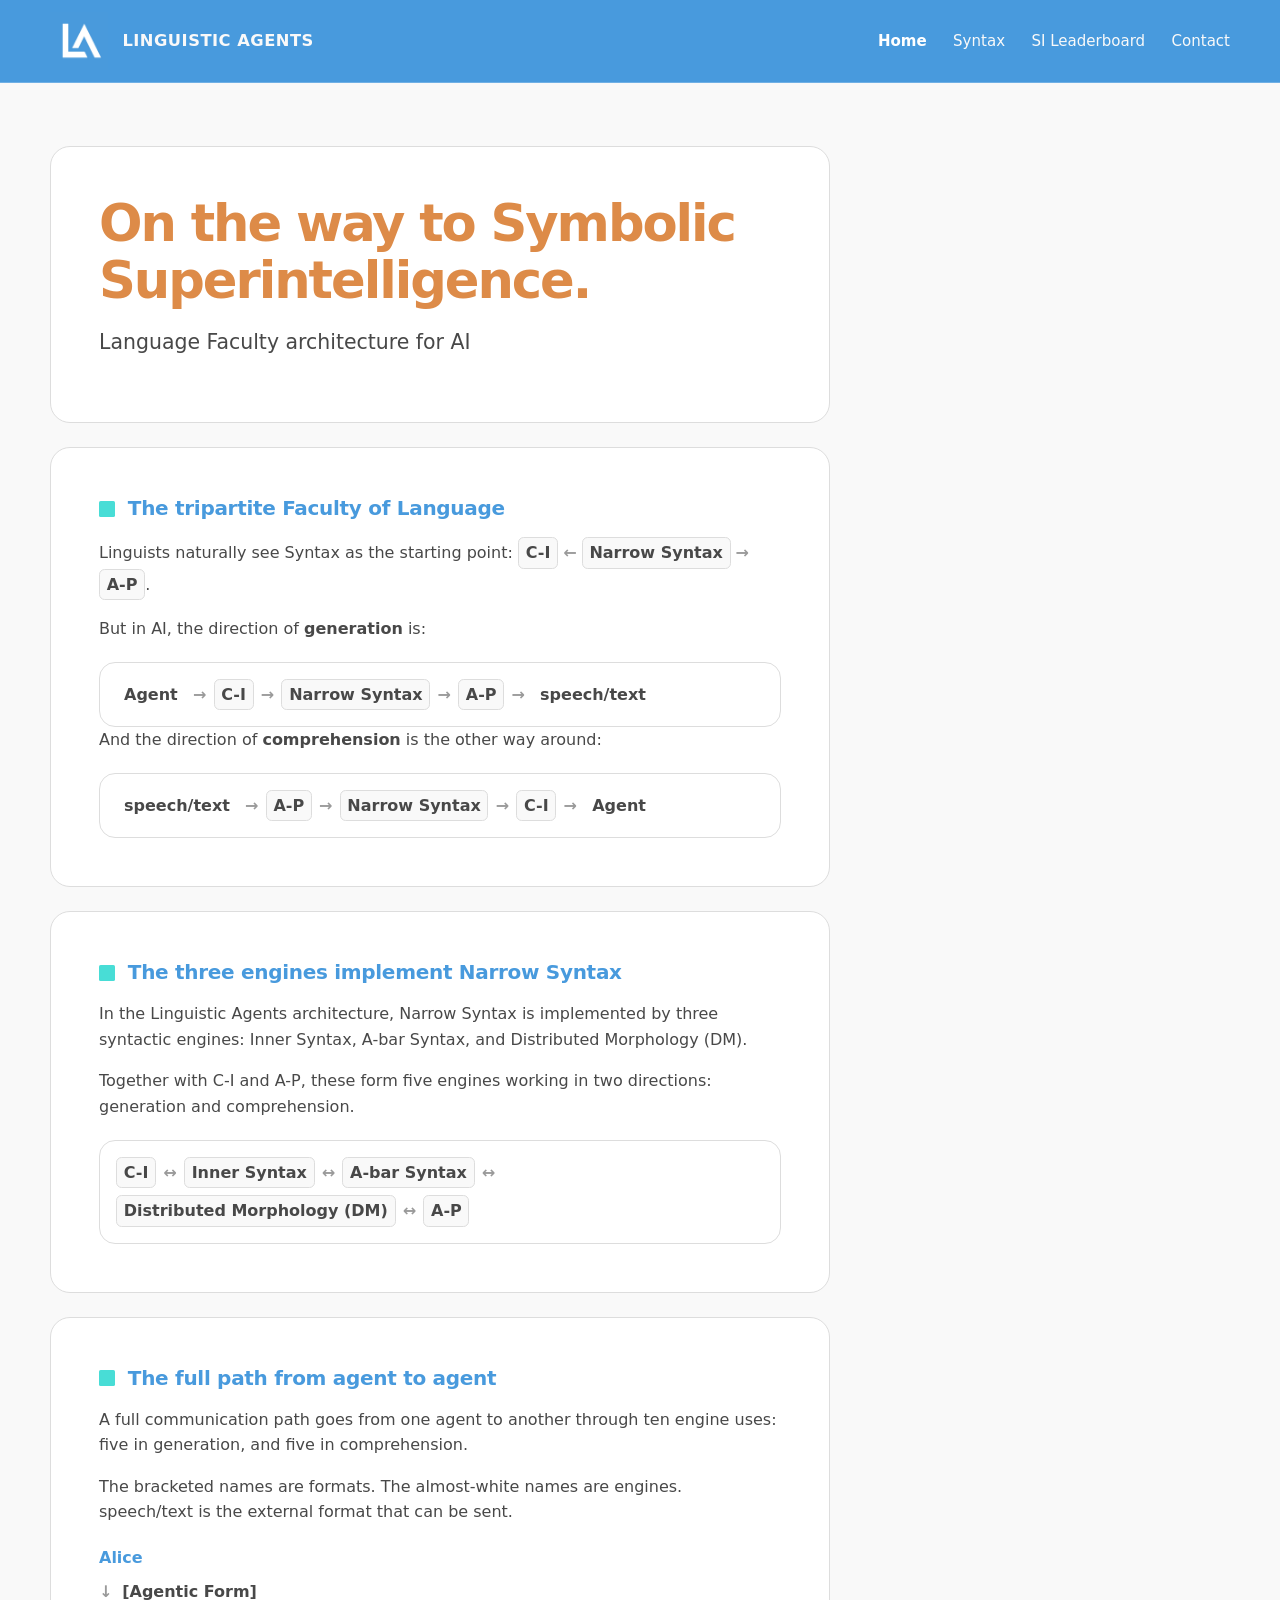
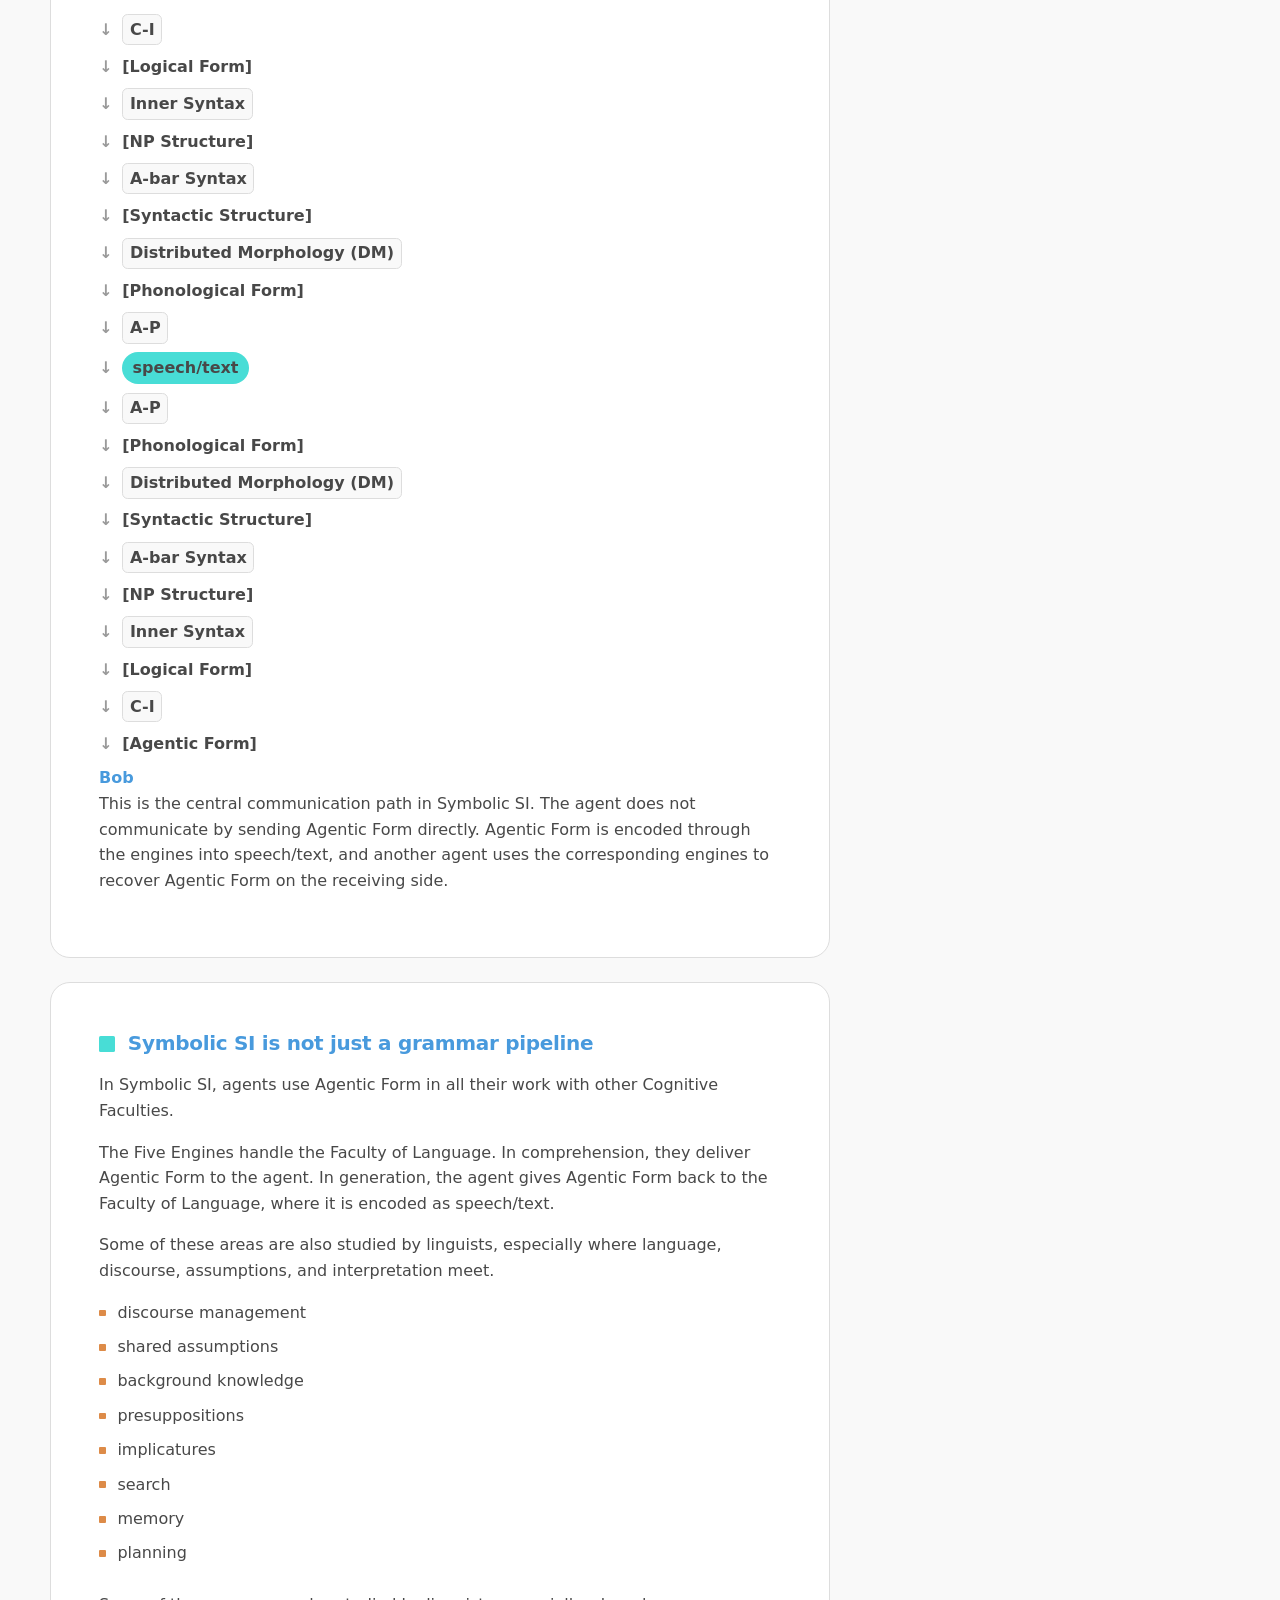
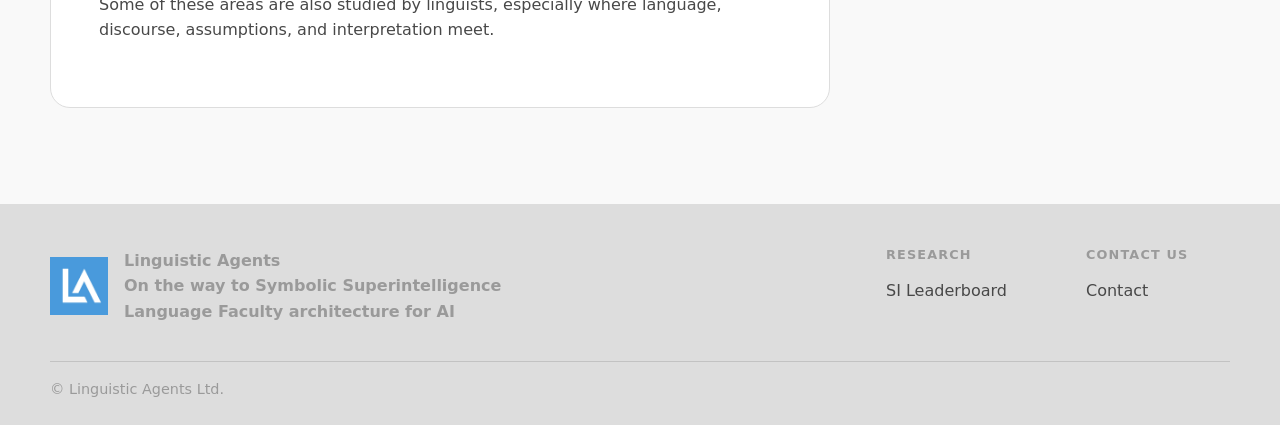
==== commit 3f09cf39: "Update site identity" ====
--- a/index.html
+++ b/index.html
@@ -18,8 +18,8 @@
       <a class="brand" href="index.html">
         <img
           class="brand-logo"
-          src="images/LA_logo_soft_cyan_512.PNG"
-          alt="Linguistic Agents logo"
+          src="images/header-logo.jpg"
+          alt="LA LOGO"
         >
 
         <div class="brand-name">LINGUISTIC AGENTS</div>
@@ -38,12 +38,11 @@
     <section id="Section1" class="intro-section">
       <div class="wrap main-surface">
       <h1 class="intro-title">
-        We are building Symbolic Superintelligence.
+        On the way to Symbolic Superintelligence.
       </h1>
 
         <p class="lead">
-          Linguistic Agents develops a unique approach to artificial intelligence
-          that we call Symbolic Superintelligence.
+          Language Faculty architecture for AI
         </p>
       </div>
     </section>
@@ -270,13 +269,18 @@
 
   <footer class="site-footer">
     <div class="wrap footer-inner">
-      <div class="footer-brand">
+      <div class="footer-brand footer-brand-lockup">
         <img
           class="footer-logo"
-          src="images/LA_logo_soft_cyan_512.PNG"
+          src="images/header-logo.jpg"
           alt="Linguistic Agents logo"
         >
-        <span>LINGUISTIC AGENTS</span>
+
+        <div class="footer-brand-text">
+          <div class="footer-brand-name">Linguistic Agents</div>
+          <div class="footer-brand-title">On the way to Symbolic Superintelligence</div>
+          <div class="footer-brand-subtitle">Language Faculty architecture for AI</div>
+        </div>
       </div>
 
       <div class="footer-columns">
--- a/styles.css
+++ b/styles.css
@@ -281,8 +281,8 @@
 .site-footer {
   margin-top: 3rem;
   padding-block: 2.75rem 1.5rem;
-  background: var(--la-almost-white);
-  border-top: 1px solid var(--la-gray-light);
+  background: var(--la-gray-light);
+  border-top: none;
 }
 
 .footer-inner {
@@ -307,32 +307,26 @@
   flex: 0 0 auto;
 }
 
+.footer-logo-wide {
+  width: 400px;
+  height: auto;
+  object-fit: contain;
+  display: block;
+}
+
+
 .footer-columns {
   display: grid;
   grid-template-columns: repeat(2, minmax(9rem, 1fr));
   gap: 3.5rem;
 }
 
-.footer-column {
-  display: grid;
-  align-content: start;
-  gap: 0.45rem;
-}
-
 .footer-column h3 {
-  margin: 0 0 0.45rem;
   color: var(--la-gray-mid);
-  font-size: 0.78rem;
-  font-weight: 700;
-  letter-spacing: 0.09em;
-  text-transform: uppercase;
 }
 
 .footer-column a {
   color: var(--la-gray-dark);
-  font-size: 0.92rem;
-  font-weight: 500;
-  text-decoration: none;
 }
 
 .footer-column a:hover {
@@ -343,10 +337,11 @@
 .copyright {
   margin-top: 2.25rem;
   padding-top: 1rem;
-  border-top: 1px solid var(--la-gray-light);
+  border-top: 1px solid rgba(0, 0, 0, 0.12);
   color: var(--la-gray-mid);
   font-size: 0.9rem;
 }
+
 
 /* Mobile */
 
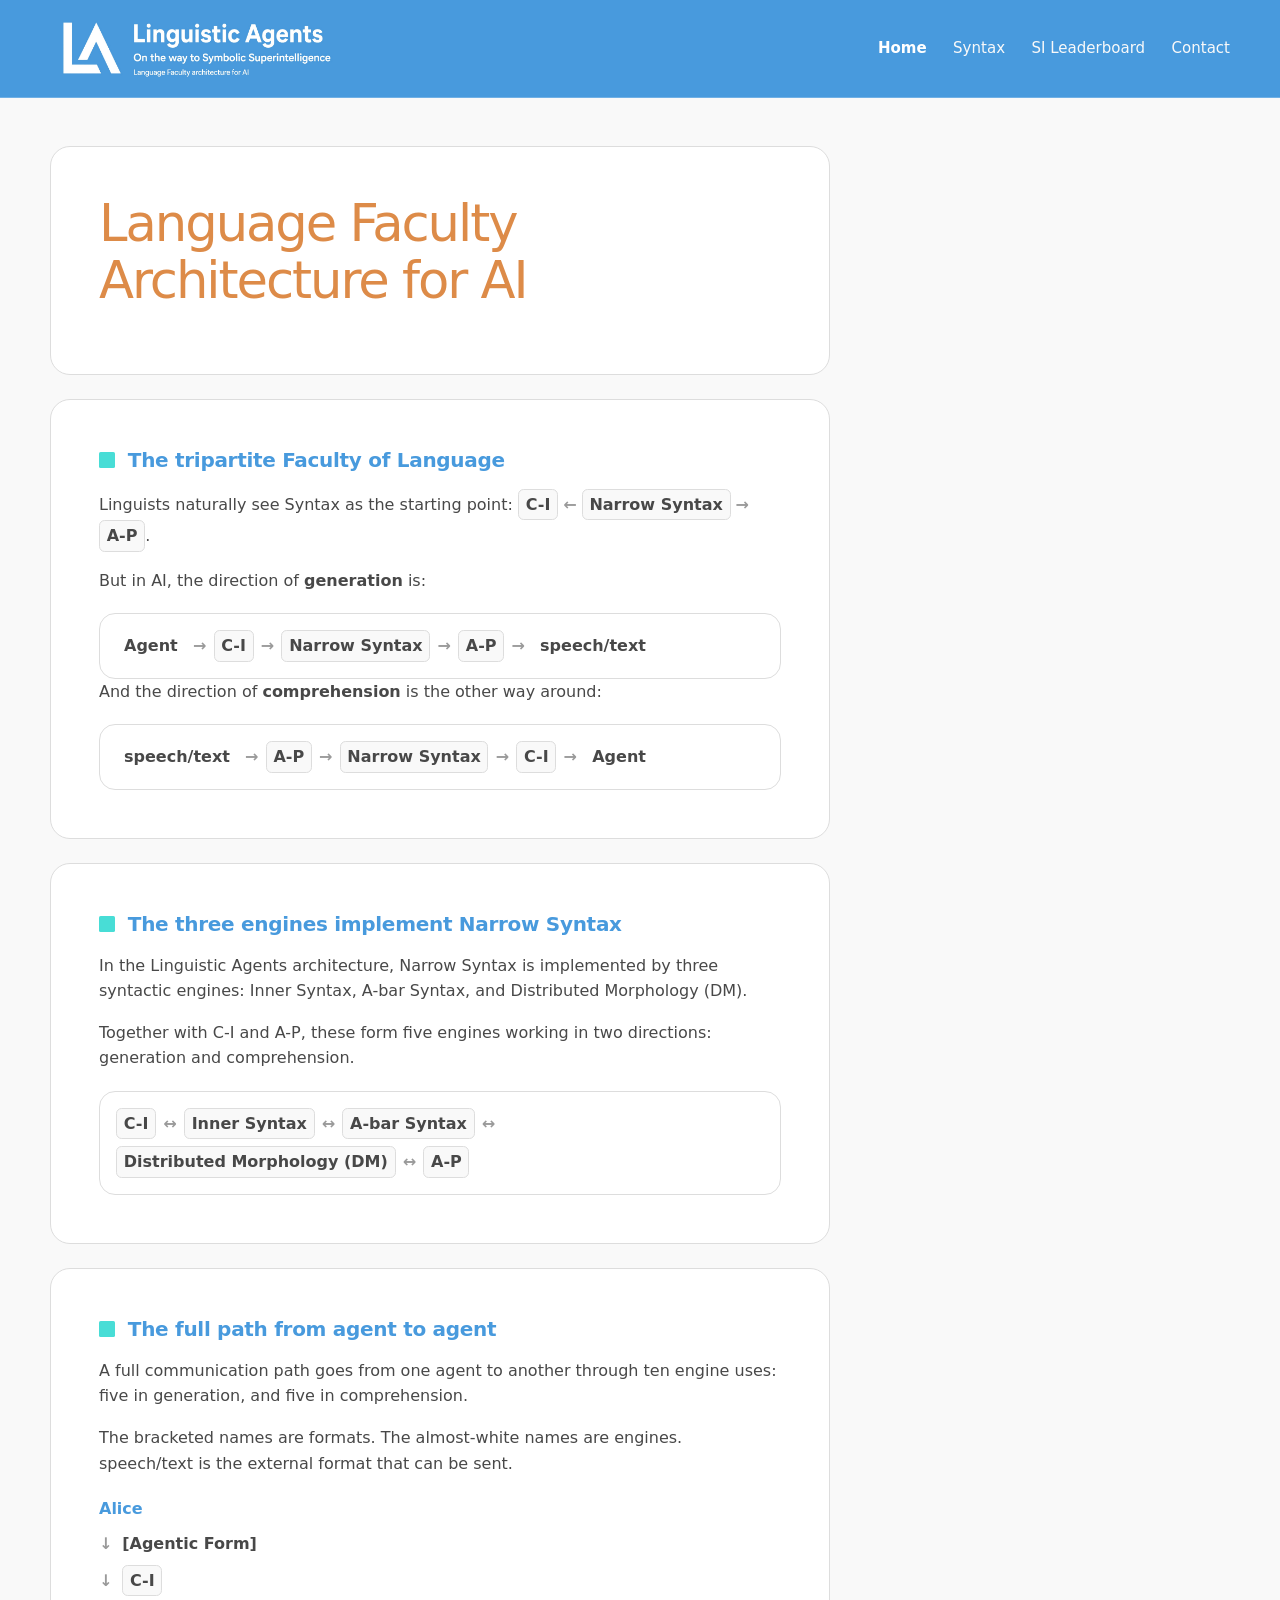
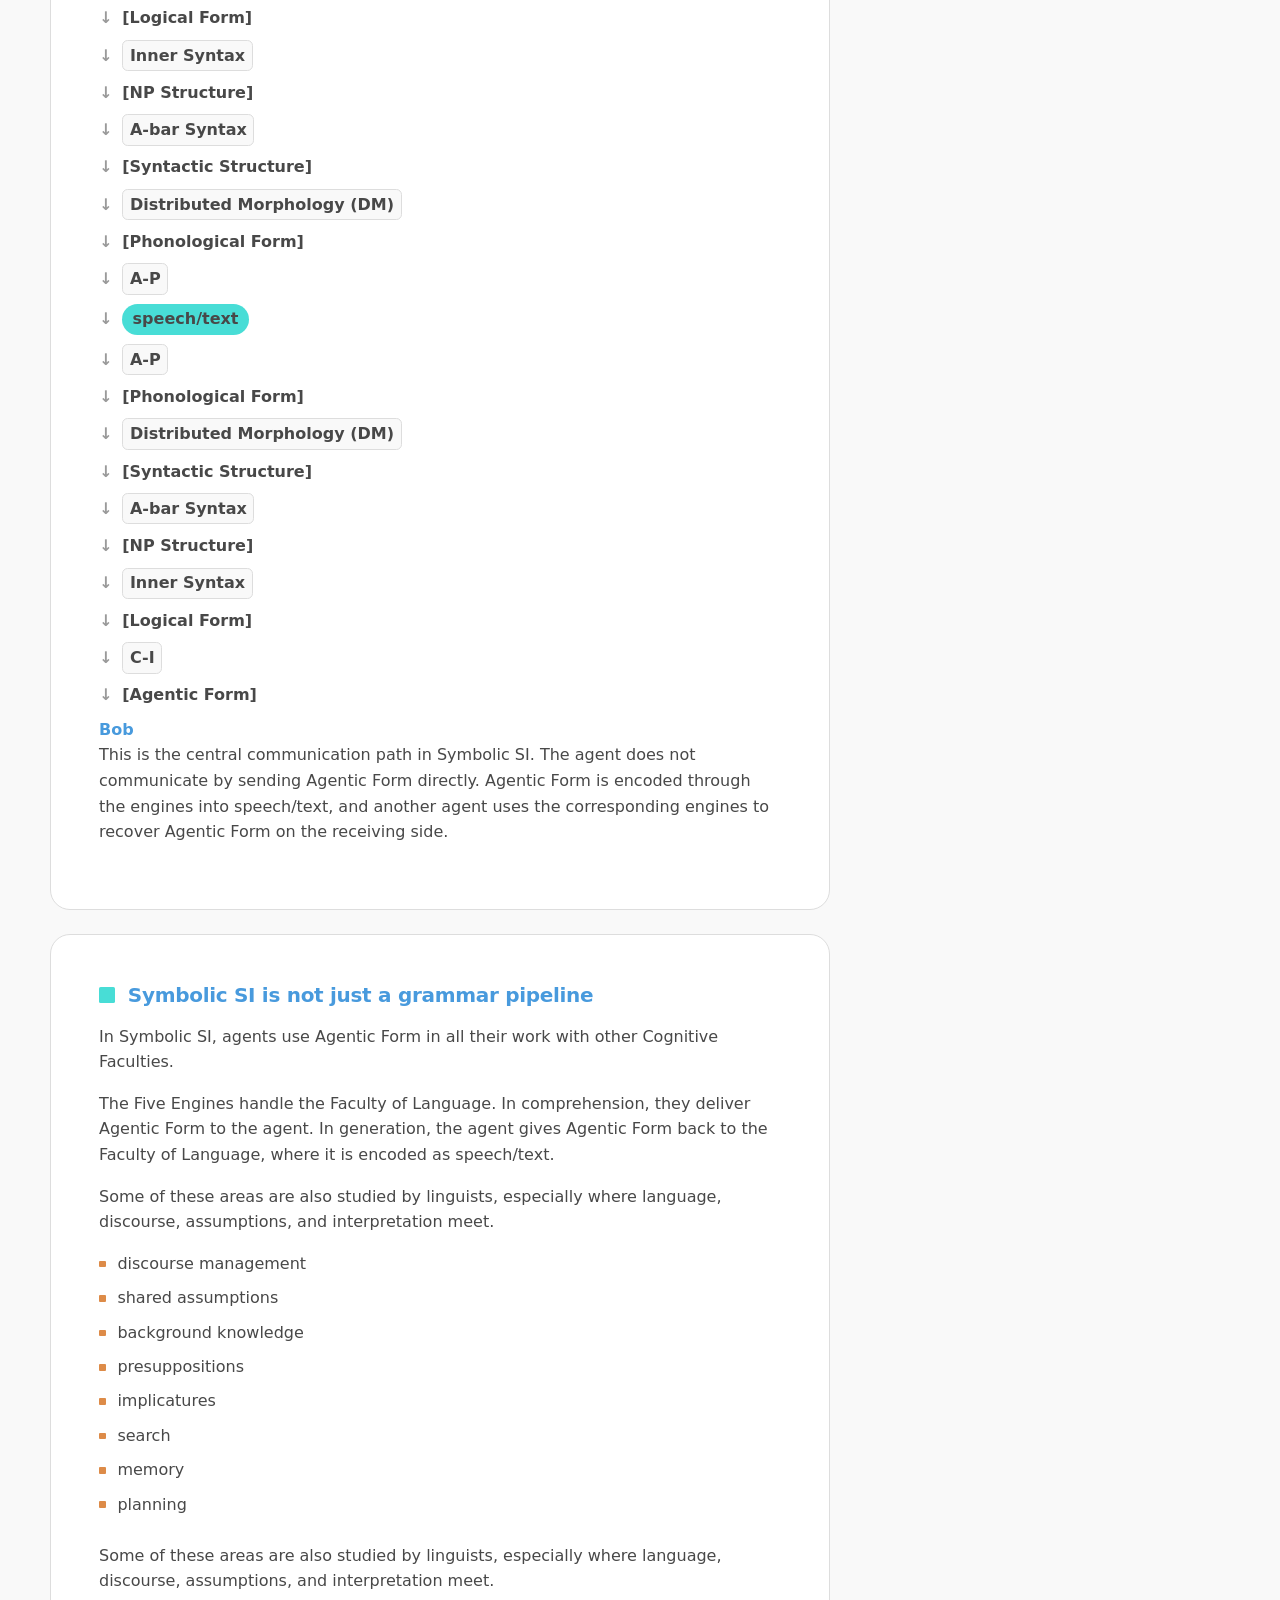
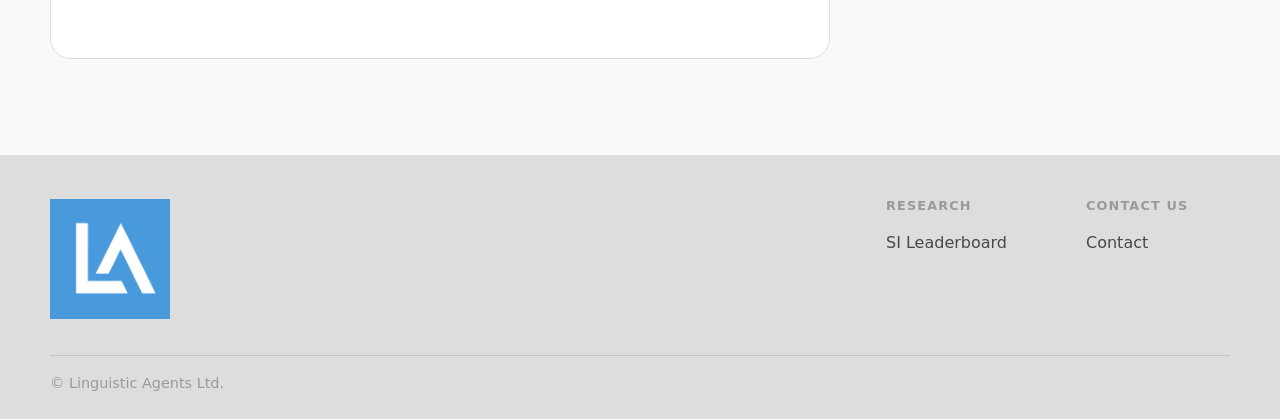
==== commit d812fc52: "Adjustment of logo size for mobile version" ====
--- a/index.html
+++ b/index.html
@@ -18,11 +18,9 @@
       <a class="brand" href="index.html">
         <img
           class="brand-logo"
-          src="images/header-logo.jpg"
+          src="images/footer-logo.jpg"
           alt="LA LOGO"
         >
-
-        <div class="brand-name">LINGUISTIC AGENTS</div>
       </a>
 
       <nav class="top-nav" aria-label="Main navigation">
@@ -38,15 +36,16 @@
     <section id="Section1" class="intro-section">
       <div class="wrap main-surface">
       <h1 class="intro-title">
-        On the way to Symbolic Superintelligence.
+          Language Faculty Architecture for AI
       </h1>
 
+    <!--
         <p class="lead">
-          Language Faculty architecture for AI
-        </p>
-      </div>
-    </section>
-
+        </p>
+    -->
+      </div>
+    </section>
+    
     <section id="Section2" class="content-section">
       <div class="wrap main-surface">
         <h3 class="section-heading">
@@ -276,11 +275,6 @@
           alt="Linguistic Agents logo"
         >
 
-        <div class="footer-brand-text">
-          <div class="footer-brand-name">Linguistic Agents</div>
-          <div class="footer-brand-title">On the way to Symbolic Superintelligence</div>
-          <div class="footer-brand-subtitle">Language Faculty architecture for AI</div>
-        </div>
       </div>
 
       <div class="footer-columns">
--- a/styles.css
+++ b/styles.css
@@ -101,8 +101,8 @@
 }
 
 .brand-logo {
-  width: 58px;
-  height: 58px;
+  width: 290px;
+  height: auto;
   object-fit: contain;
   flex: 0 0 auto;
 }
@@ -301,14 +301,14 @@
 }
 
 .footer-logo {
-  width: 58px;
-  height: 58px;
+  width: 120px;
+  height: 120lpx;
   object-fit: contain;
   flex: 0 0 auto;
 }
 
 .footer-logo-wide {
-  width: 400px;
+  width: 360px;
   height: auto;
   object-fit: contain;
   display: block;
--- a/home.css
+++ b/home.css
@@ -16,7 +16,7 @@
   margin: 0 0 1rem;
   color: var(--la-soft-orange);
   font-size: clamp(1.8rem, 4vw, 3.25rem);  
-  font-weight: 600;
+  font-weight: 500;
   line-height: 1.12;
   letter-spacing: -0.04em;
 }
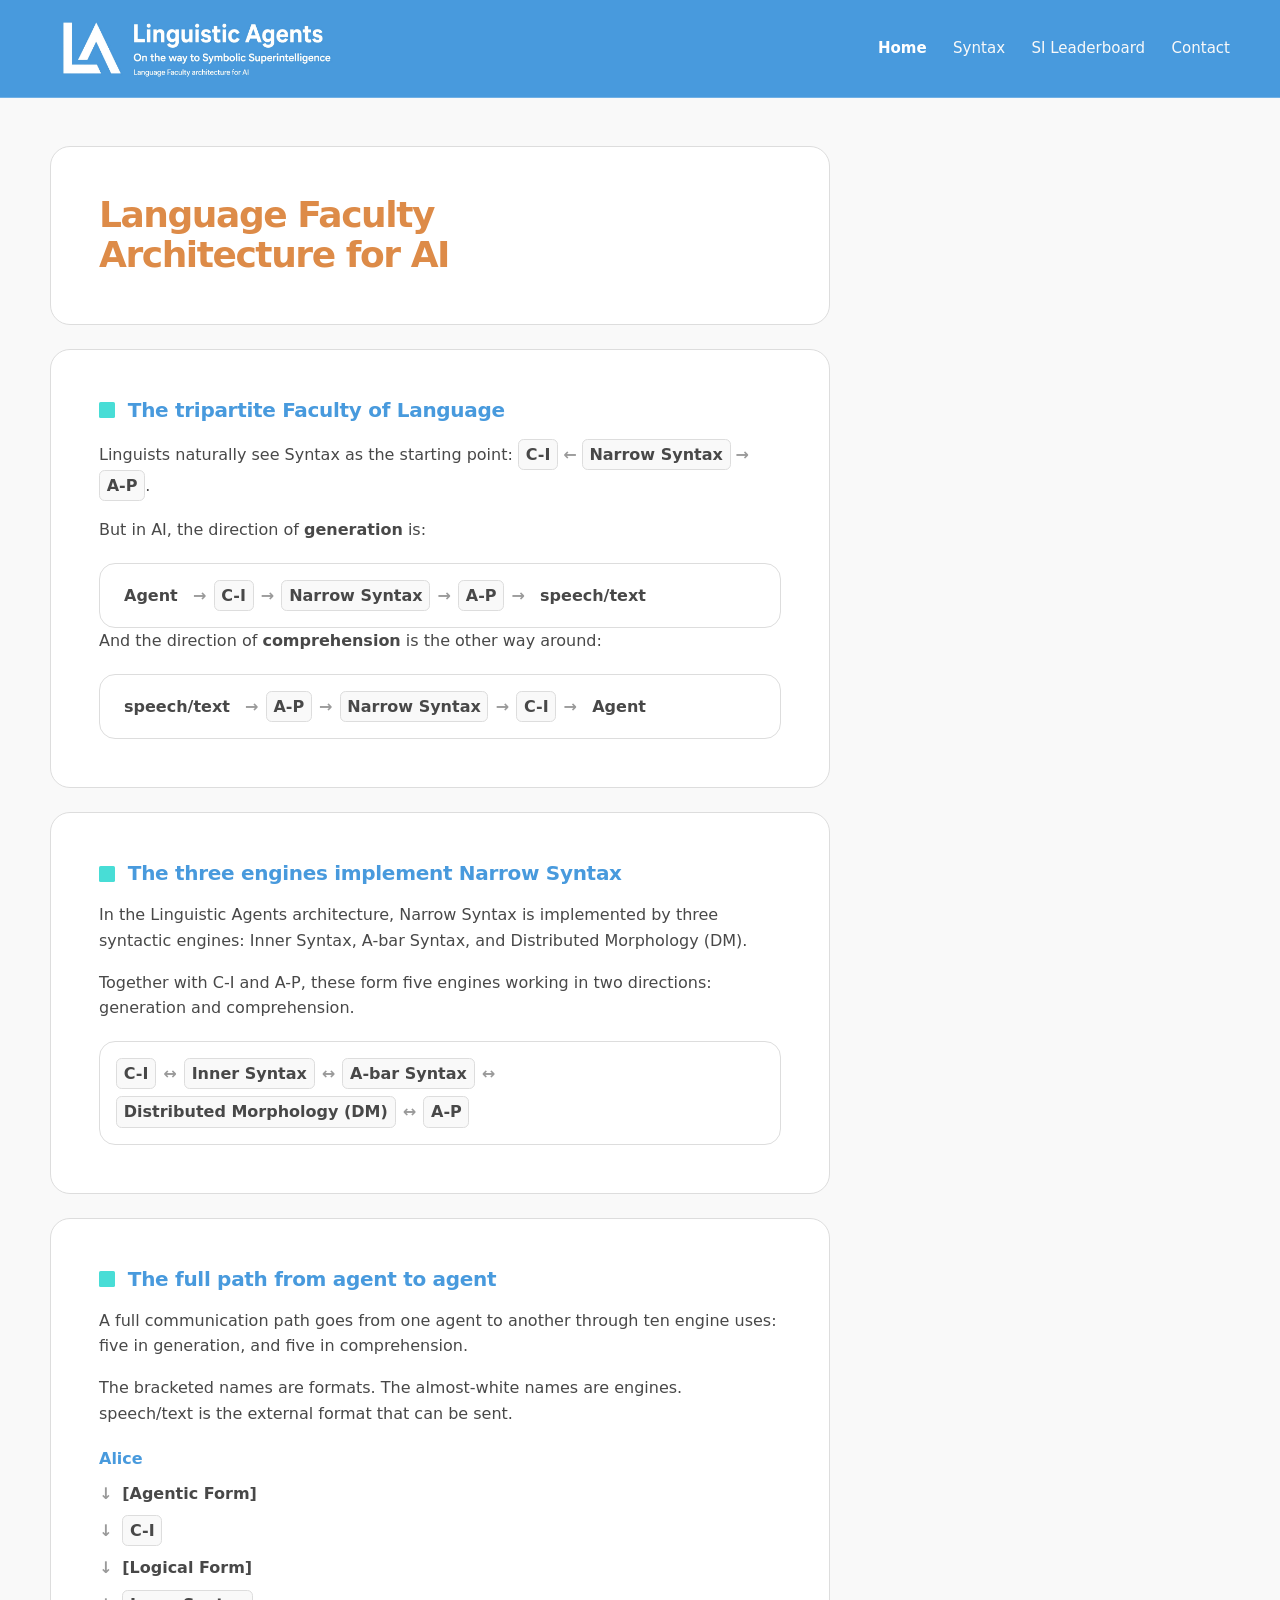
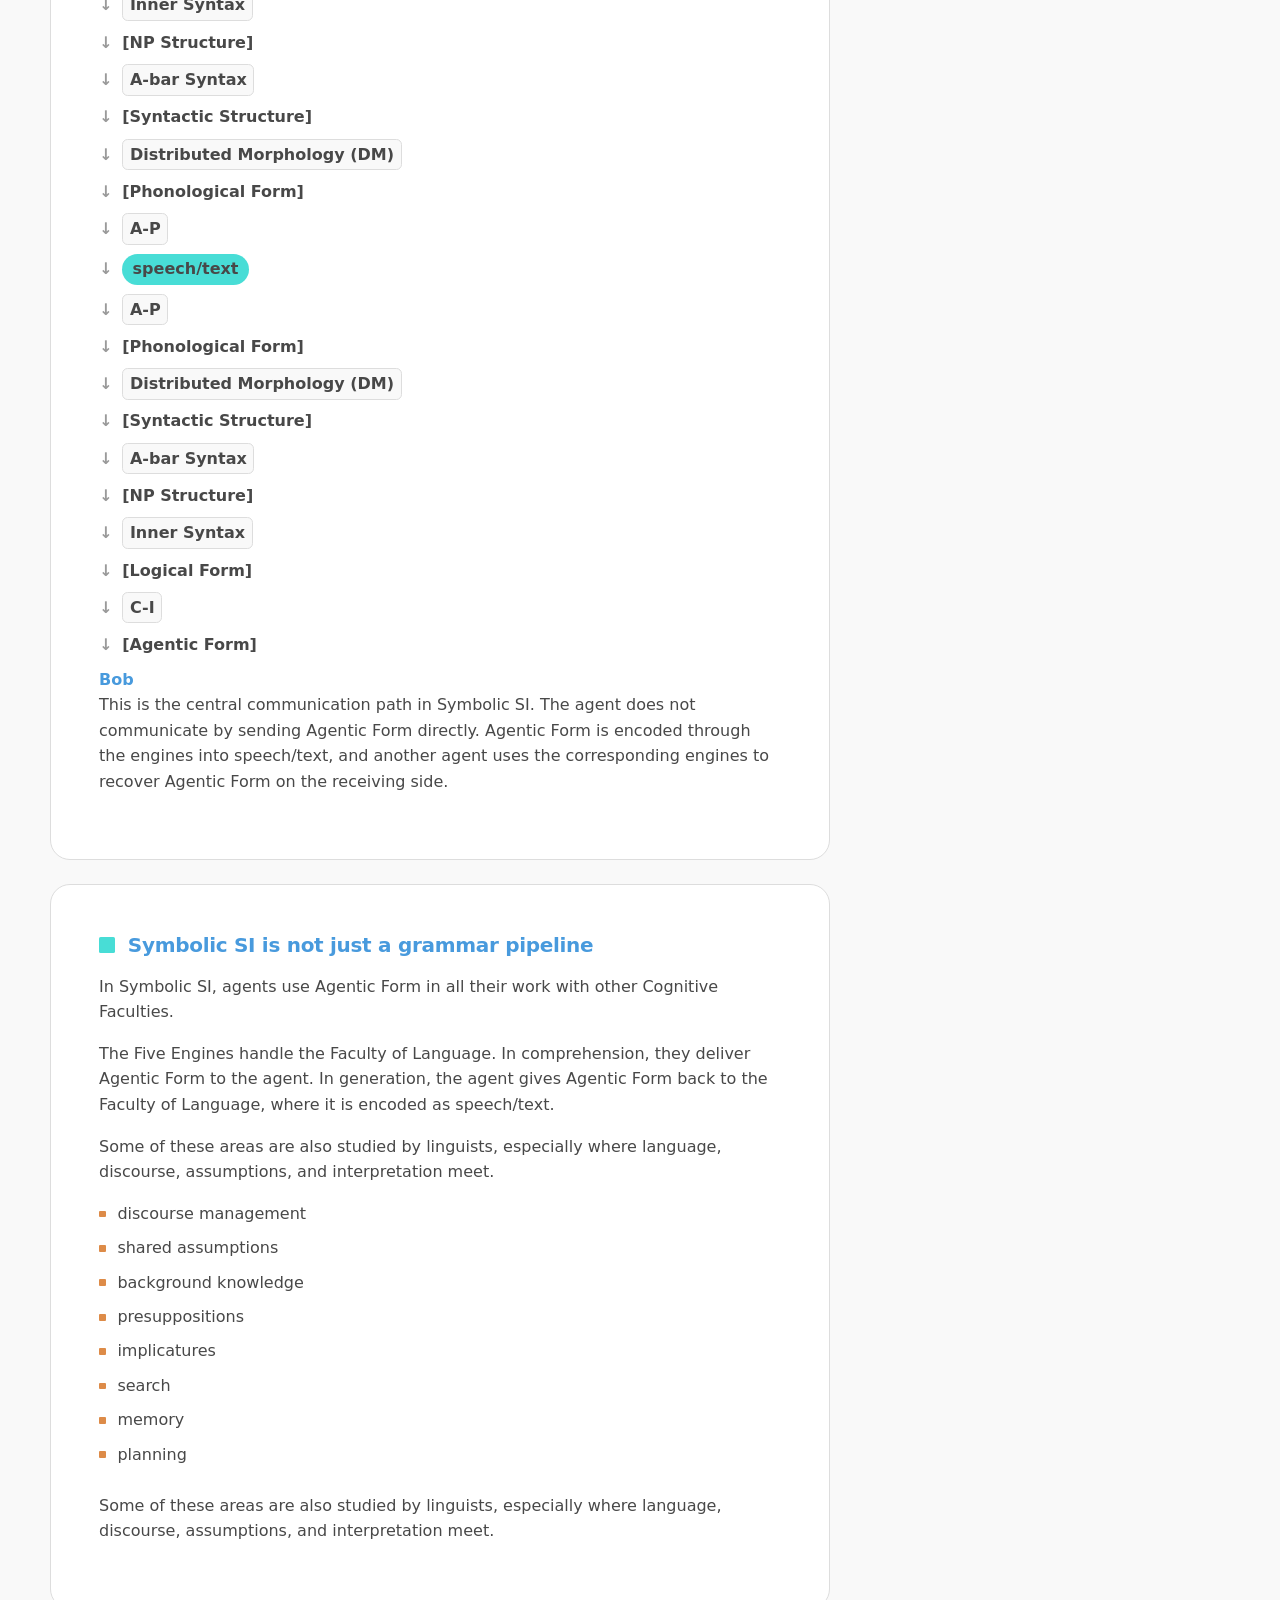
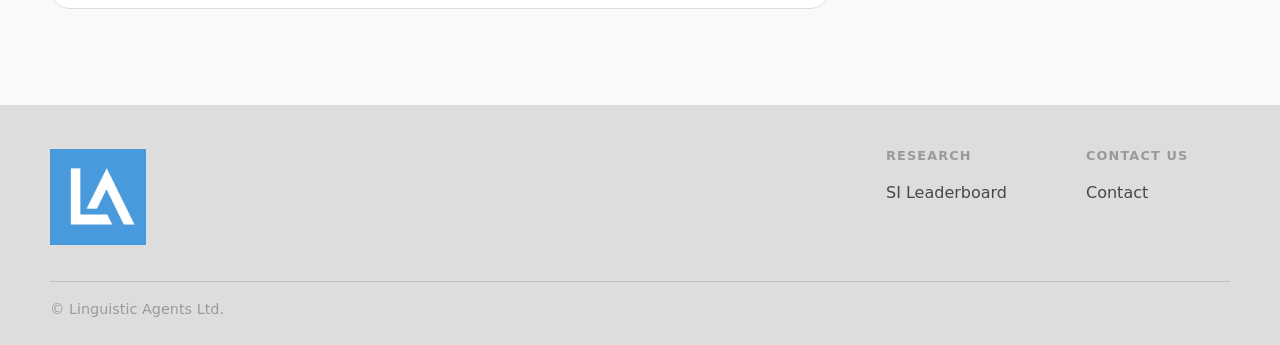
==== commit 7c8ae8de: ".intro-title {font-size of intro-title" ====
--- a/index.html
+++ b/index.html
@@ -35,10 +35,9 @@
   <main>
     <section id="Section1" class="intro-section">
       <div class="wrap main-surface">
-      <h1 class="intro-title">
-          Language Faculty Architecture for AI
-      </h1>
-
+        <h1 class="intro-title">
+            Language Faculty Architecture for AI
+        </h1>
     <!--
         <p class="lead">
         </p>
--- a/styles.css
+++ b/styles.css
@@ -301,8 +301,8 @@
 }
 
 .footer-logo {
-  width: 120px;
-  height: 120lpx;
+  width: 96px;
+  height: 96lpx;
   object-fit: contain;
   flex: 0 0 auto;
 }
--- a/home.css
+++ b/home.css
@@ -13,10 +13,11 @@
 
 .intro-title {
   max-width: 18ch;
-  margin: 0 0 1rem;
+  margin: 0 0 0;
   color: var(--la-soft-orange);
-  font-size: clamp(1.8rem, 4vw, 3.25rem);  
-  font-weight: 500;
+  font-size: clamp(1.25rem, 3vw, 2.25rem);
+
+  font-weight: 600;
   line-height: 1.12;
   letter-spacing: -0.04em;
 }
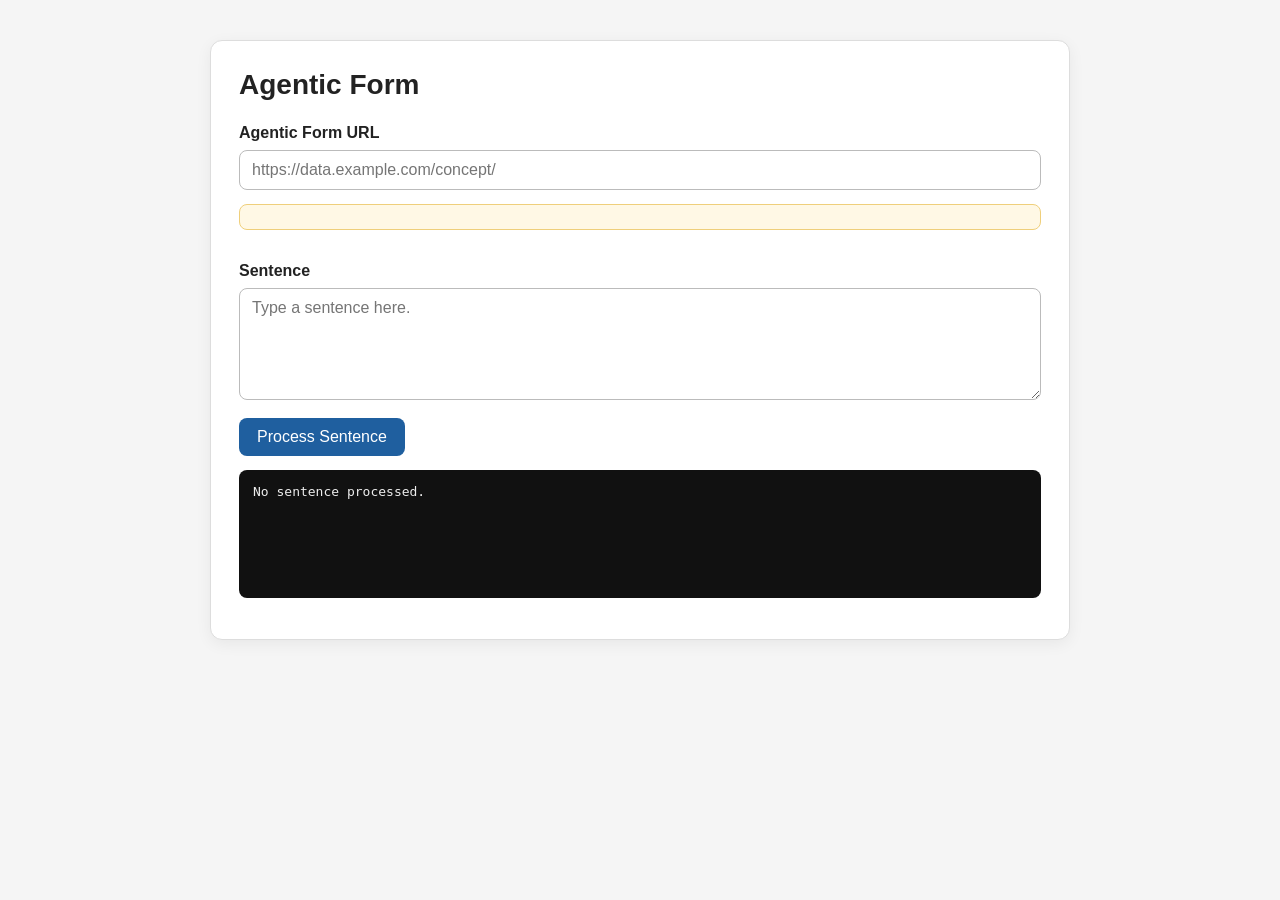
==== commit 0a818025: "Run Agentic Form demo on home page" ====
--- a/index.html
+++ b/index.html
@@ -1,298 +1,40 @@
-﻿<!doctype html>
+<!doctype html>
 <html lang="en">
 <head>
-  <meta charset="utf-8">
-  <meta name="viewport" content="width=device-width, initial-scale=1">
-  <title>Linguistic Agents</title>
-  <meta
-    name="description"
-    content="Linguistic Agents advances a unique approach to AI called Symbolic Superintelligence."
-  >
-  <link rel="stylesheet" href="styles.css">
-  <link rel="stylesheet" href="home.css">
+    <meta charset="utf-8">
+    <meta name="viewport" content="width=device-width, initial-scale=1">
+    <title>Linguistic Agents — Agentic Form</title>
+    <link rel="stylesheet" href="/apps/rulebase-demo/style.css">
 </head>
+<body>
+    <main class="page">
+        <section class="card">
+            <h1>Agentic Form</h1>
 
-<body>
-  <header class="site-header">
-    <div class="wrap header-inner">
-      <a class="brand" href="index.html">
-        <img
-          class="brand-logo"
-          src="images/footer-logo.jpg"
-          alt="LA LOGO"
-        >
-      </a>
+            <div class="field">
+                <label for="ruleBaseUrl">Agentic Form URL</label>
+                <input
+                    id="ruleBaseUrl"
+                    type="url"
+                    placeholder="https://data.example.com/concept/">
+            </div>
 
-      <nav class="top-nav" aria-label="Main navigation">
-        <a href="index.html" aria-current="page">Home</a>
-        <a href="syntax-all-the-way-down.html">Syntax</a>        
-        <a href="/leaderboard/">SI Leaderboard</a>
-        <a href="contact.html">Contact</a>
-      </nav>
-    </div>
-  </header>
+            <div id="ruleBaseStatus" class="status" aria-live="polite"></div>
 
-  <main>
-    <section id="Section1" class="intro-section">
-      <div class="wrap main-surface">
-        <h1 class="intro-title">
-            Language Faculty Architecture for AI
-        </h1>
-    <!--
-        <p class="lead">
-        </p>
-    -->
-      </div>
-    </section>
-    
-    <section id="Section2" class="content-section">
-      <div class="wrap main-surface">
-        <h3 class="section-heading">
-          The tripartite Faculty of Language
-        </h3>
+            <div class="field sentence-field">
+                <label for="sentenceInput">Sentence</label>
+                <textarea
+                    id="sentenceInput"
+                    rows="5"
+                    placeholder="Type a sentence here."></textarea>
+            </div>
 
-        <p>
-          Linguists naturally see Syntax as the starting point:
-          <span class="ling-term">C-I</span>
-          <span class="architecture-arrow">←</span>
-          <span class="ling-term">Narrow Syntax</span>
-          <span class="architecture-arrow">→</span>
-          <span class="ling-term">A-P</span>.
-        </p>
+            <button id="processButton" type="button">Process Sentence</button>
 
-        <p>
-          But in AI, the direction of <strong>generation</strong> is:
-        </p>
+            <pre id="output" class="output">No sentence processed.</pre>
+        </section>
+    </main>
 
-        <div class="architecture-line" aria-label="Generation direction">
-          <span class="architecture-format">Agent</span>
-          <span class="architecture-arrow">→</span>
-          <span class="ling-term">C-I</span>
-          <span class="architecture-arrow">→</span>
-          <span class="ling-term">Narrow Syntax</span>
-          <span class="architecture-arrow">→</span>
-          <span class="ling-term">A-P</span>
-          <span class="architecture-arrow">→</span>
-          <span class="architecture-format">speech/text</span>
-        </div>
-
-        <p>
-          And the direction of <strong>comprehension</strong> is the other way around:
-        </p>
-
-        <div class="architecture-line" aria-label="Comprehension direction">
-          <span class="architecture-format">speech/text</span>
-          <span class="architecture-arrow">→</span>
-          <span class="ling-term">A-P</span>
-          <span class="architecture-arrow">→</span>
-          <span class="ling-term">Narrow Syntax</span>
-          <span class="architecture-arrow">→</span>
-          <span class="ling-term">C-I</span>
-          <span class="architecture-arrow">→</span>
-          <span class="architecture-format">Agent</span>
-        </div>
-      </div>
-    </section>
-
-
-    <section id="Section3" class="content-section">
-      <div class="wrap main-surface">
-        <h3 class="section-heading">
-          The three engines implement Narrow Syntax
-        </h3>
-
-        <p>
-          In the Linguistic Agents architecture, Narrow Syntax is implemented by three
-          syntactic engines: Inner Syntax, A-bar Syntax, and Distributed Morphology
-          (DM).
-        </p>
-
-        <p>
-          Together with C-I and A-P, these form five engines working in two directions:
-          generation and comprehension.
-        </p>
-
-        <div class="architecture-line" aria-label="Five engines">
-          <span class="ling-term">C-I</span>
-          <span class="architecture-arrow">↔</span>
-          <span class="ling-term">Inner Syntax</span>
-          <span class="architecture-arrow">↔</span>
-          <span class="ling-term">A-bar Syntax</span>
-          <span class="architecture-arrow">↔</span>
-          <span class="ling-term">Distributed Morphology (DM)</span>
-          <span class="architecture-arrow">↔</span>
-          <span class="ling-term">A-P</span>
-        </div>
-      </div>
-    </section>
-
-
-    <section id="Section4"  class="content-section">
-      <div class="wrap main-surface">
-        <h3 class="section-heading">
-          The full path from agent to agent
-        </h3>
-
-        <p>
-          A full communication path goes from one agent to another through ten engine
-          uses: five in generation, and five in comprehension.
-        </p>
-
-        <p>
-          The bracketed names are formats. The almost-white names are engines.
-          speech/text is the external format that can be sent.
-        </p>
-
-        <div class="pipeline-stack" aria-label="Full agent to agent pipeline">
-          <div class="pipeline-person">Alice</div>
-
-          <div class="pipeline-format">[Agentic Form]</div>
-
-          <div class="pipeline-engine">
-            <span class="ling-term">C-I</span>
-          </div>
-
-          <div class="pipeline-format">[Logical Form]</div>
-
-          <div class="pipeline-engine">
-            <span class="ling-term">Inner Syntax</span>
-          </div>
-
-          <div class="pipeline-format">[NP Structure]</div>
-
-          <div class="pipeline-engine">
-            <span class="ling-term">A-bar Syntax</span>
-          </div>
-
-          <div class="pipeline-format">[Syntactic Structure]</div>
-
-          <div class="pipeline-engine">
-            <span class="ling-term">Distributed Morphology (DM)</span>
-          </div>
-
-          <div class="pipeline-format">[Phonological Form]</div>
-
-          <div class="pipeline-engine">
-            <span class="ling-term">A-P</span>
-          </div>
-
-          <div class="pipeline-speech">
-            <span>speech/text</span>
-          </div>
-
-          <div class="pipeline-engine">
-            <span class="ling-term">A-P</span>
-          </div>
-
-          <div class="pipeline-format">[Phonological Form]</div>
-
-          <div class="pipeline-engine">
-            <span class="ling-term">Distributed Morphology (DM)</span>
-          </div>
-
-          <div class="pipeline-format">[Syntactic Structure]</div>
-
-          <div class="pipeline-engine">
-            <span class="ling-term">A-bar Syntax</span>
-          </div>
-
-          <div class="pipeline-format">[NP Structure]</div>
-
-          <div class="pipeline-engine">
-            <span class="ling-term">Inner Syntax</span>
-          </div>
-
-          <div class="pipeline-format">[Logical Form]</div>
-
-          <div class="pipeline-engine">
-            <span class="ling-term">C-I</span>
-          </div>
-
-          <div class="pipeline-format">[Agentic Form]</div>
-
-          <div class="pipeline-person">Bob</div>
-        </div>
-
-        <p>
-          This is the central communication path in Symbolic SI. The agent does not
-          communicate by sending Agentic Form directly. Agentic Form is encoded
-          through the engines into speech/text, and another agent uses the
-          corresponding engines to recover Agentic Form on the receiving side.
-        </p>
-      </div>
-    </section>
-
-    <section id="Section5" class="content-section">
-      <div class="wrap main-surface">
-        <h3 class="section-heading">
-          Symbolic SI is not just a grammar pipeline
-        </h3>
-
-        <p>
-          In Symbolic SI, agents use Agentic Form in all their work with other
-          Cognitive Faculties.
-        </p>
-
-        <p>
-          The Five Engines handle the Faculty of Language. In comprehension, they
-          deliver Agentic Form to the agent. In generation, the agent gives Agentic
-          Form back to the Faculty of Language, where it is encoded as speech/text.
-        </p>
-
-        <p>
-          Some of these areas are also studied by linguists, especially where language,
-          discourse, assumptions, and interpretation meet.
-        </p>
-
-        <ul class="other-half-list">
-          <li>discourse management</li>
-          <li>shared assumptions</li>
-          <li>background knowledge</li>
-          <li>presuppositions</li>
-          <li>implicatures</li>
-          <li>search</li>
-          <li>memory</li>
-          <li>planning</li>
-        </ul>
-
-        <br />
-        <p>
-          Some of these areas are also studied by linguists, especially where language,
-          discourse, assumptions, and interpretation meet.
-        </p>
-      </div>
-
-    </section>  
-  </main>
-
-  <footer class="site-footer">
-    <div class="wrap footer-inner">
-      <div class="footer-brand footer-brand-lockup">
-        <img
-          class="footer-logo"
-          src="images/header-logo.jpg"
-          alt="Linguistic Agents logo"
-        >
-
-      </div>
-
-      <div class="footer-columns">
-        <div class="footer-column">
-          <h3>Research</h3>
-          <a href="/leaderboard/">SI Leaderboard</a>
-        </div>
-
-        <div class="footer-column">
-          <h3>Contact us</h3>
-          <a href="contact.html">Contact</a>
-        </div>
-      </div>
-    </div>
-
-    <div class="wrap copyright">
-      © Linguistic Agents Ltd.
-    </div>
-  </footer>
+    <script src="/apps/rulebase-demo/app.js"></script>
 </body>
 </html>
-
--- a/apps/rulebase-demo/style.css
+++ b/apps/rulebase-demo/style.css
@@ -0,0 +1,87 @@
+body {
+    margin: 0;
+    font-family: Arial, Helvetica, sans-serif;
+    background: #f5f5f5;
+    color: #222;
+}
+
+.page {
+    max-width: 860px;
+    margin: 0 auto;
+    padding: 40px 20px;
+}
+
+.card {
+    background: #fff;
+    border: 1px solid #ddd;
+    border-radius: 12px;
+    padding: 28px;
+    box-shadow: 0 4px 16px rgba(0, 0, 0, 0.06);
+}
+
+h1 {
+    margin-top: 0;
+    font-size: 28px;
+}
+
+.field {
+    margin-top: 20px;
+}
+
+.sentence-field {
+    margin-top: 32px;
+}
+
+label {
+    display: block;
+    margin-bottom: 8px;
+    font-weight: 700;
+}
+
+input,
+textarea {
+    width: 100%;
+    box-sizing: border-box;
+    padding: 10px 12px;
+    border: 1px solid #bbb;
+    border-radius: 8px;
+    font: inherit;
+}
+
+textarea {
+    resize: vertical;
+}
+
+button {
+    margin-top: 14px;
+    padding: 10px 18px;
+    border: 0;
+    border-radius: 8px;
+    background: #1f5f9f;
+    color: #fff;
+    font: inherit;
+    cursor: pointer;
+}
+
+button:hover {
+    background: #164a7c;
+}
+
+.status {
+    margin-top: 14px;
+    padding: 12px;
+    border: 1px solid #efcf7b;
+    border-radius: 8px;
+    background: #fff8e5;
+    color: #5c4700;
+}
+
+.output {
+    margin-top: 14px;
+    min-height: 100px;
+    padding: 14px;
+    border-radius: 8px;
+    background: #111;
+    color: #eee;
+    white-space: pre-wrap;
+}
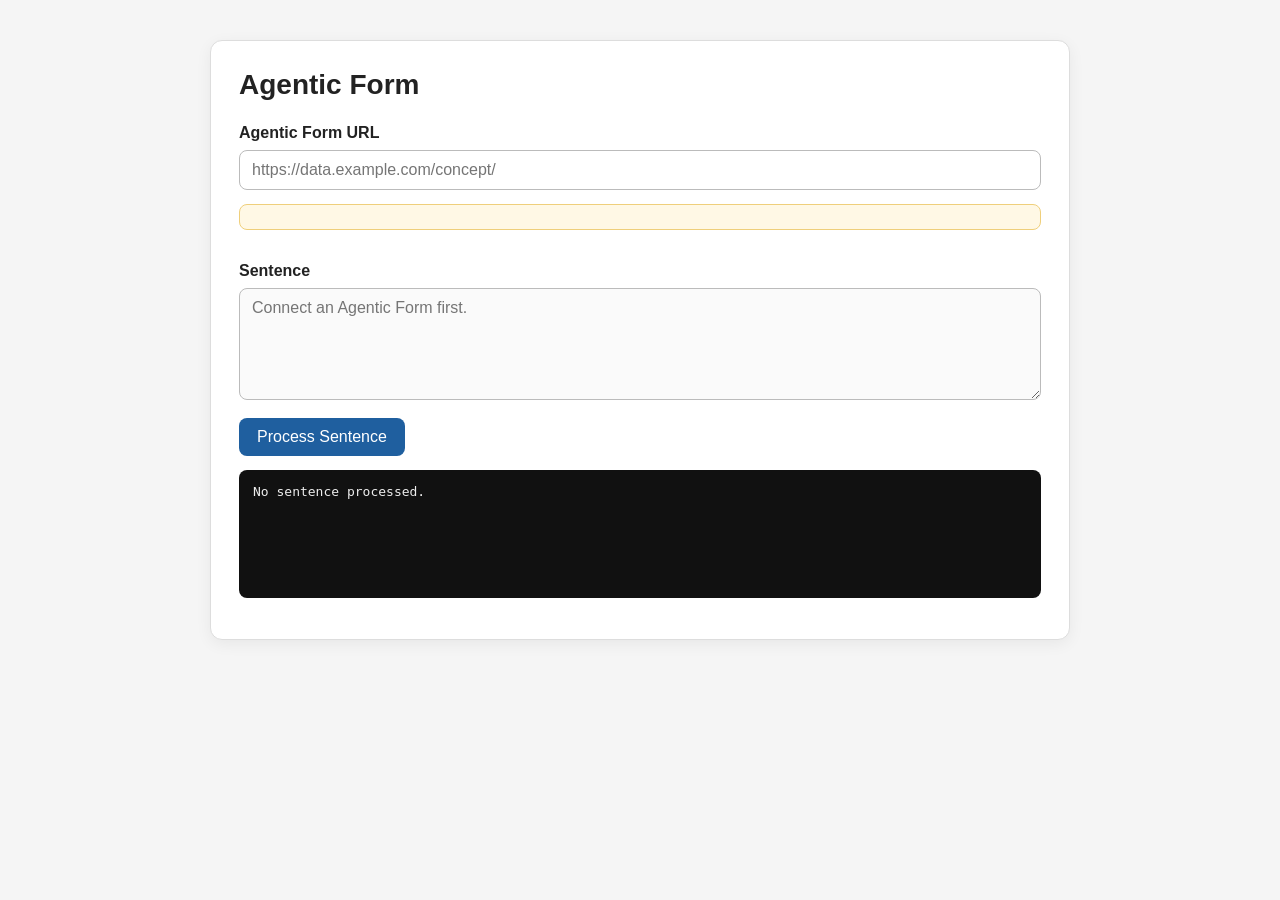
==== commit d4ab1233: "Disable sentence input until Agentic Form connects" ====
--- a/index.html
+++ b/index.html
@@ -26,10 +26,10 @@
                 <textarea
                     id="sentenceInput"
                     rows="5"
-                    placeholder="Type a sentence here."></textarea>
+                    placeholder="Connect an Agentic Form first." disabled></textarea>
             </div>
 
-            <button id="processButton" type="button">Process Sentence</button>
+            <button id="processButton" type="button" disabled>Process Sentence</button>
 
             <pre id="output" class="output">No sentence processed.</pre>
         </section>
